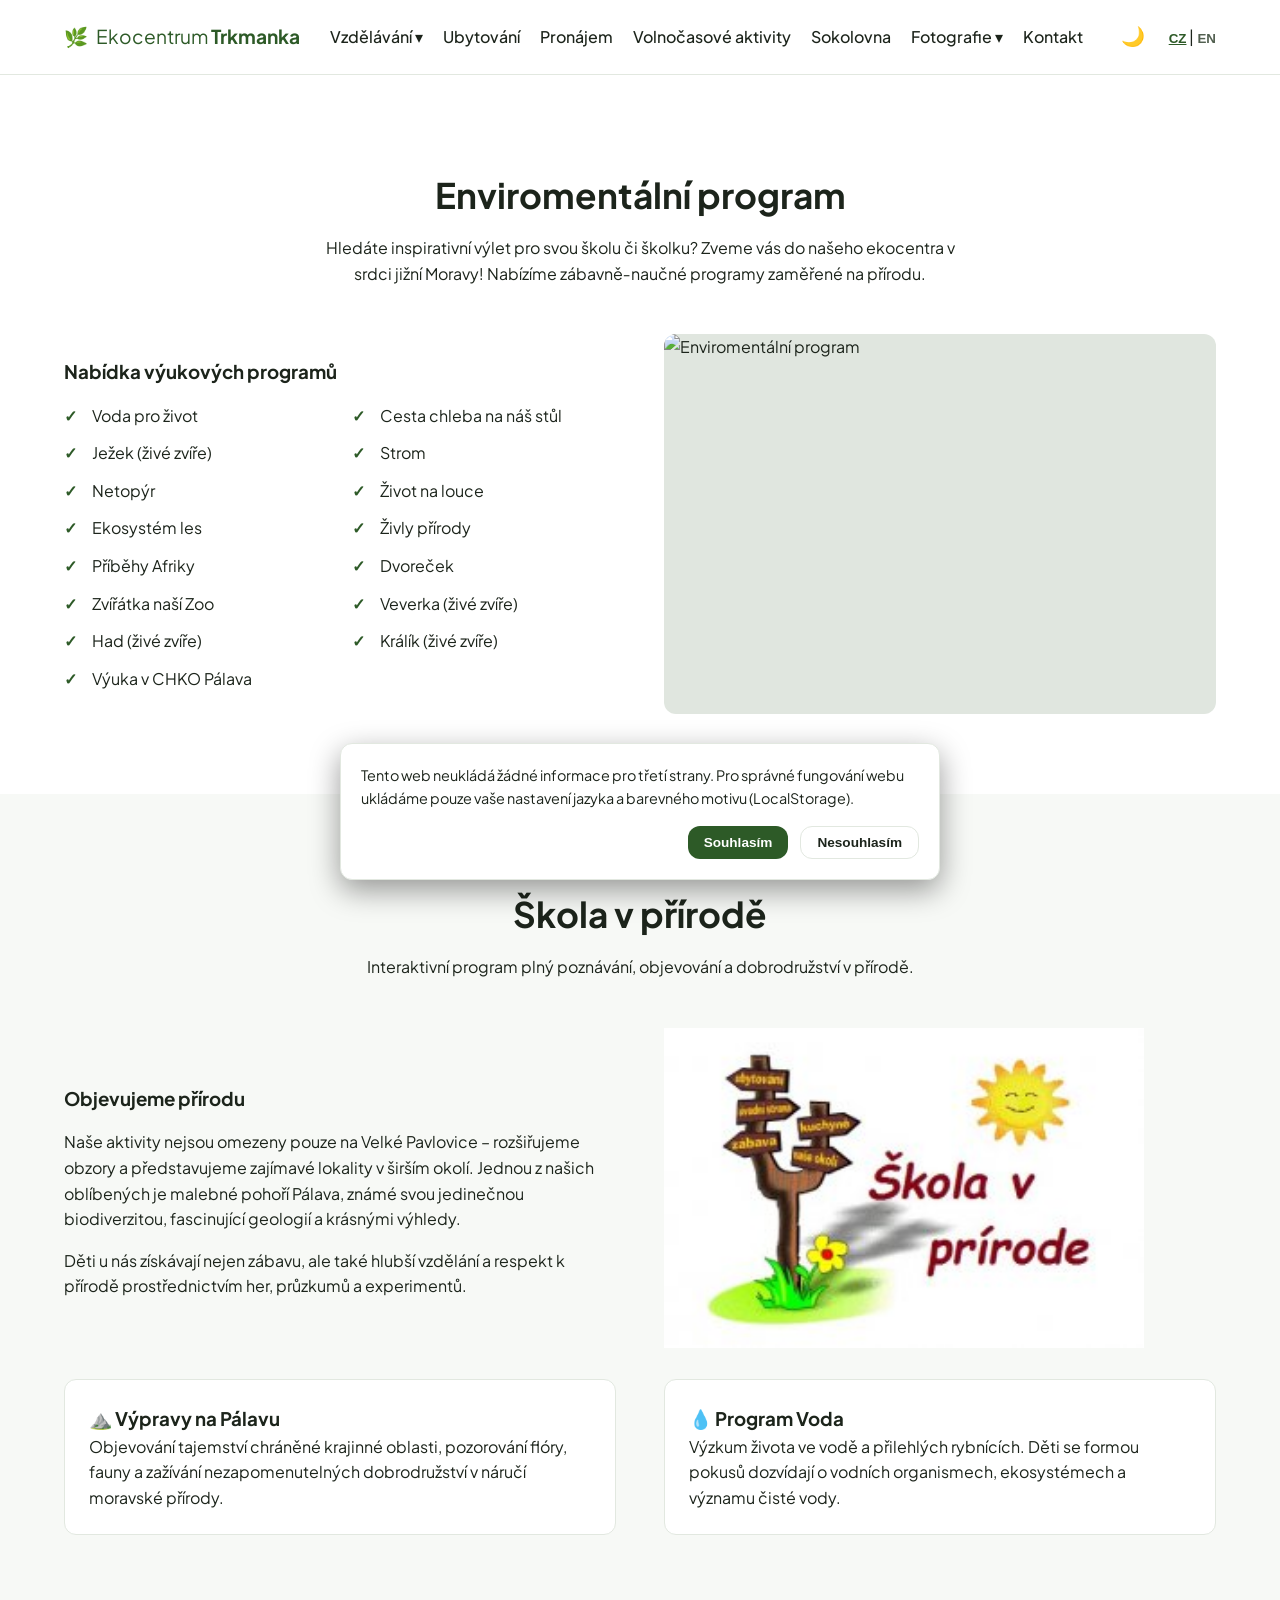
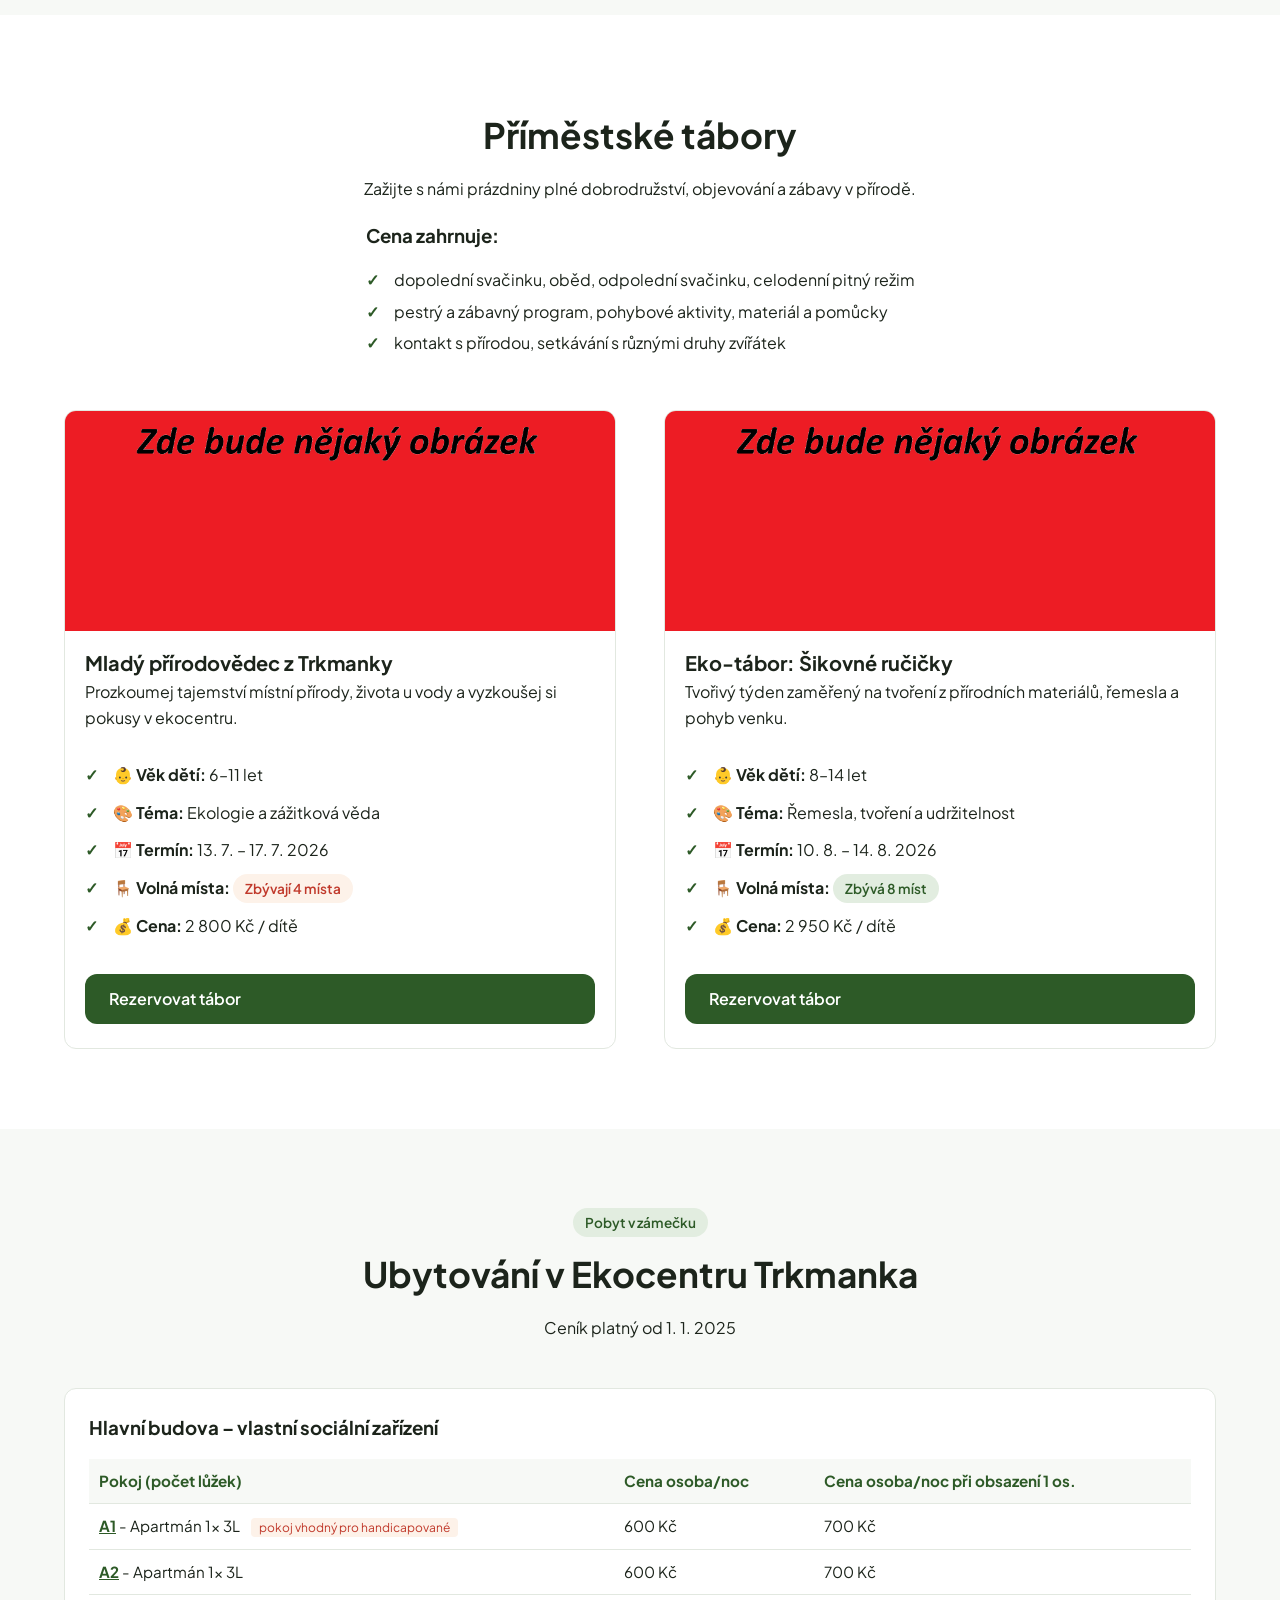
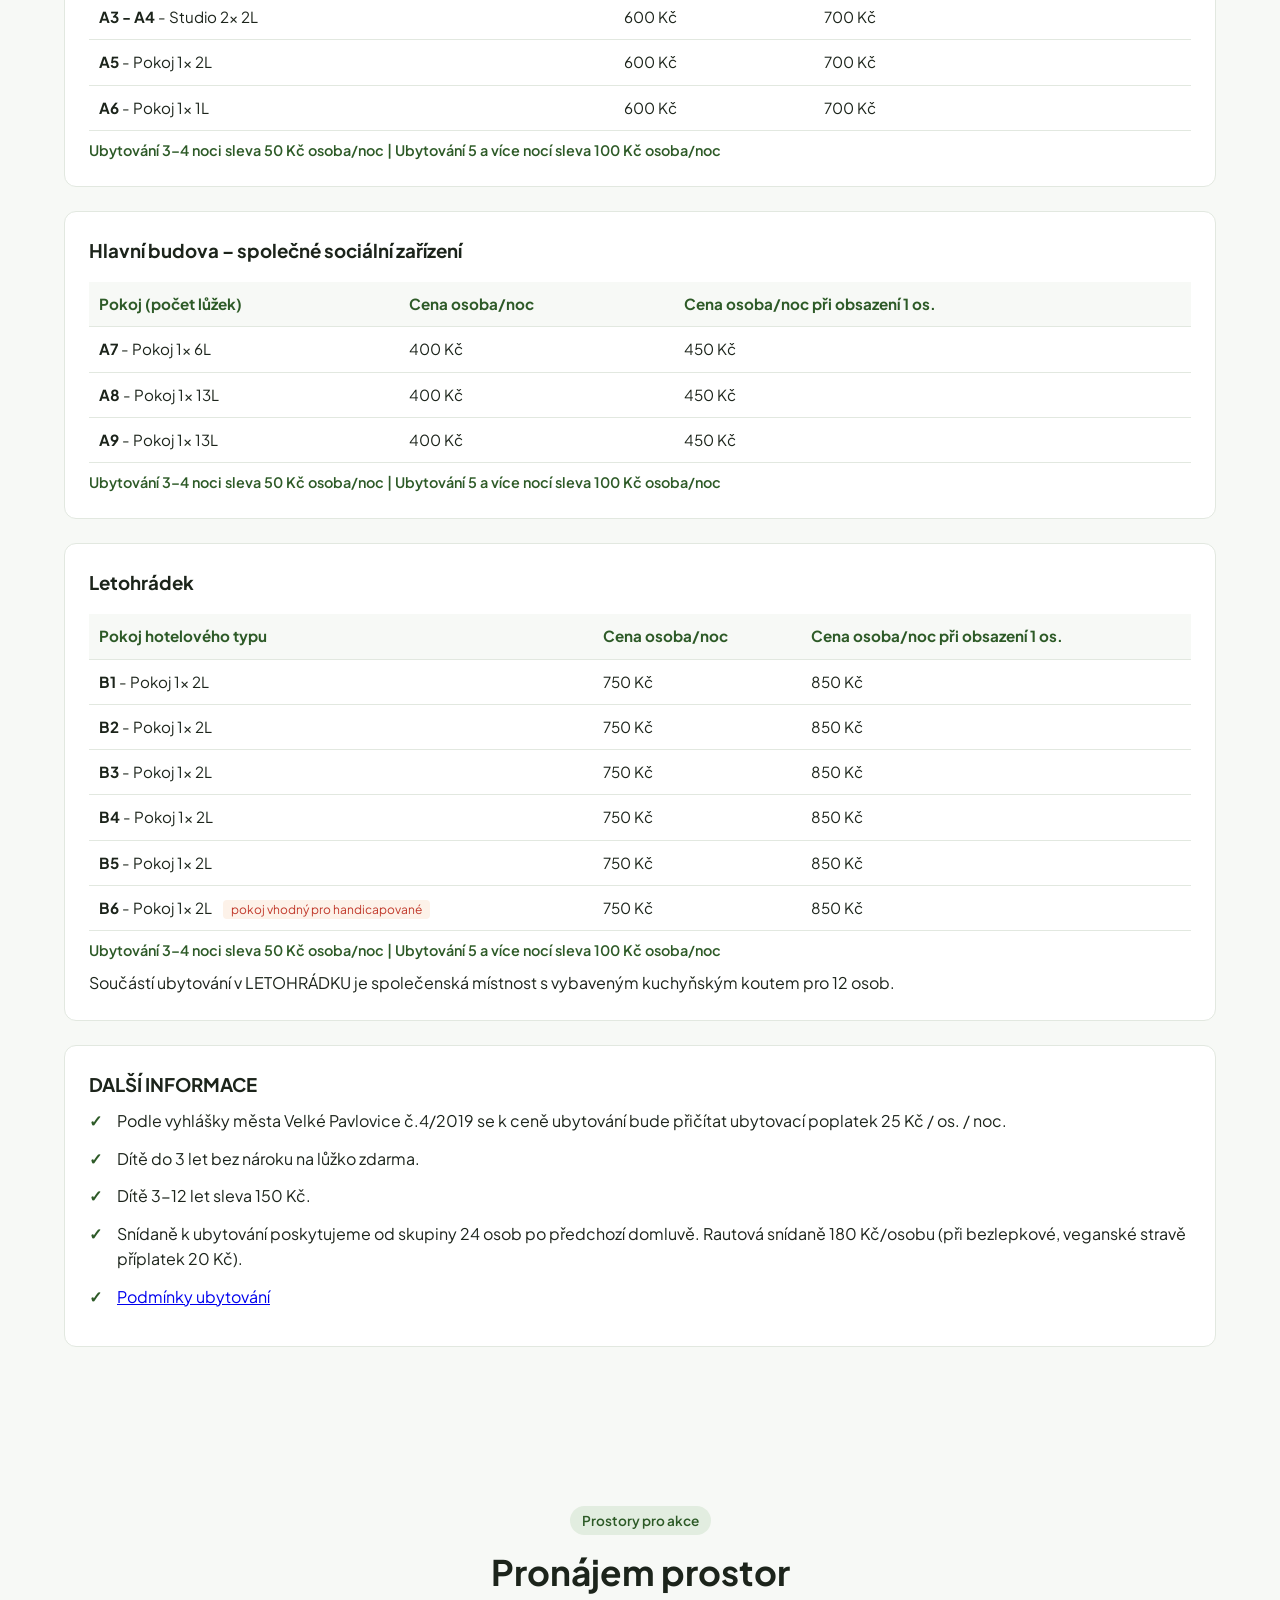
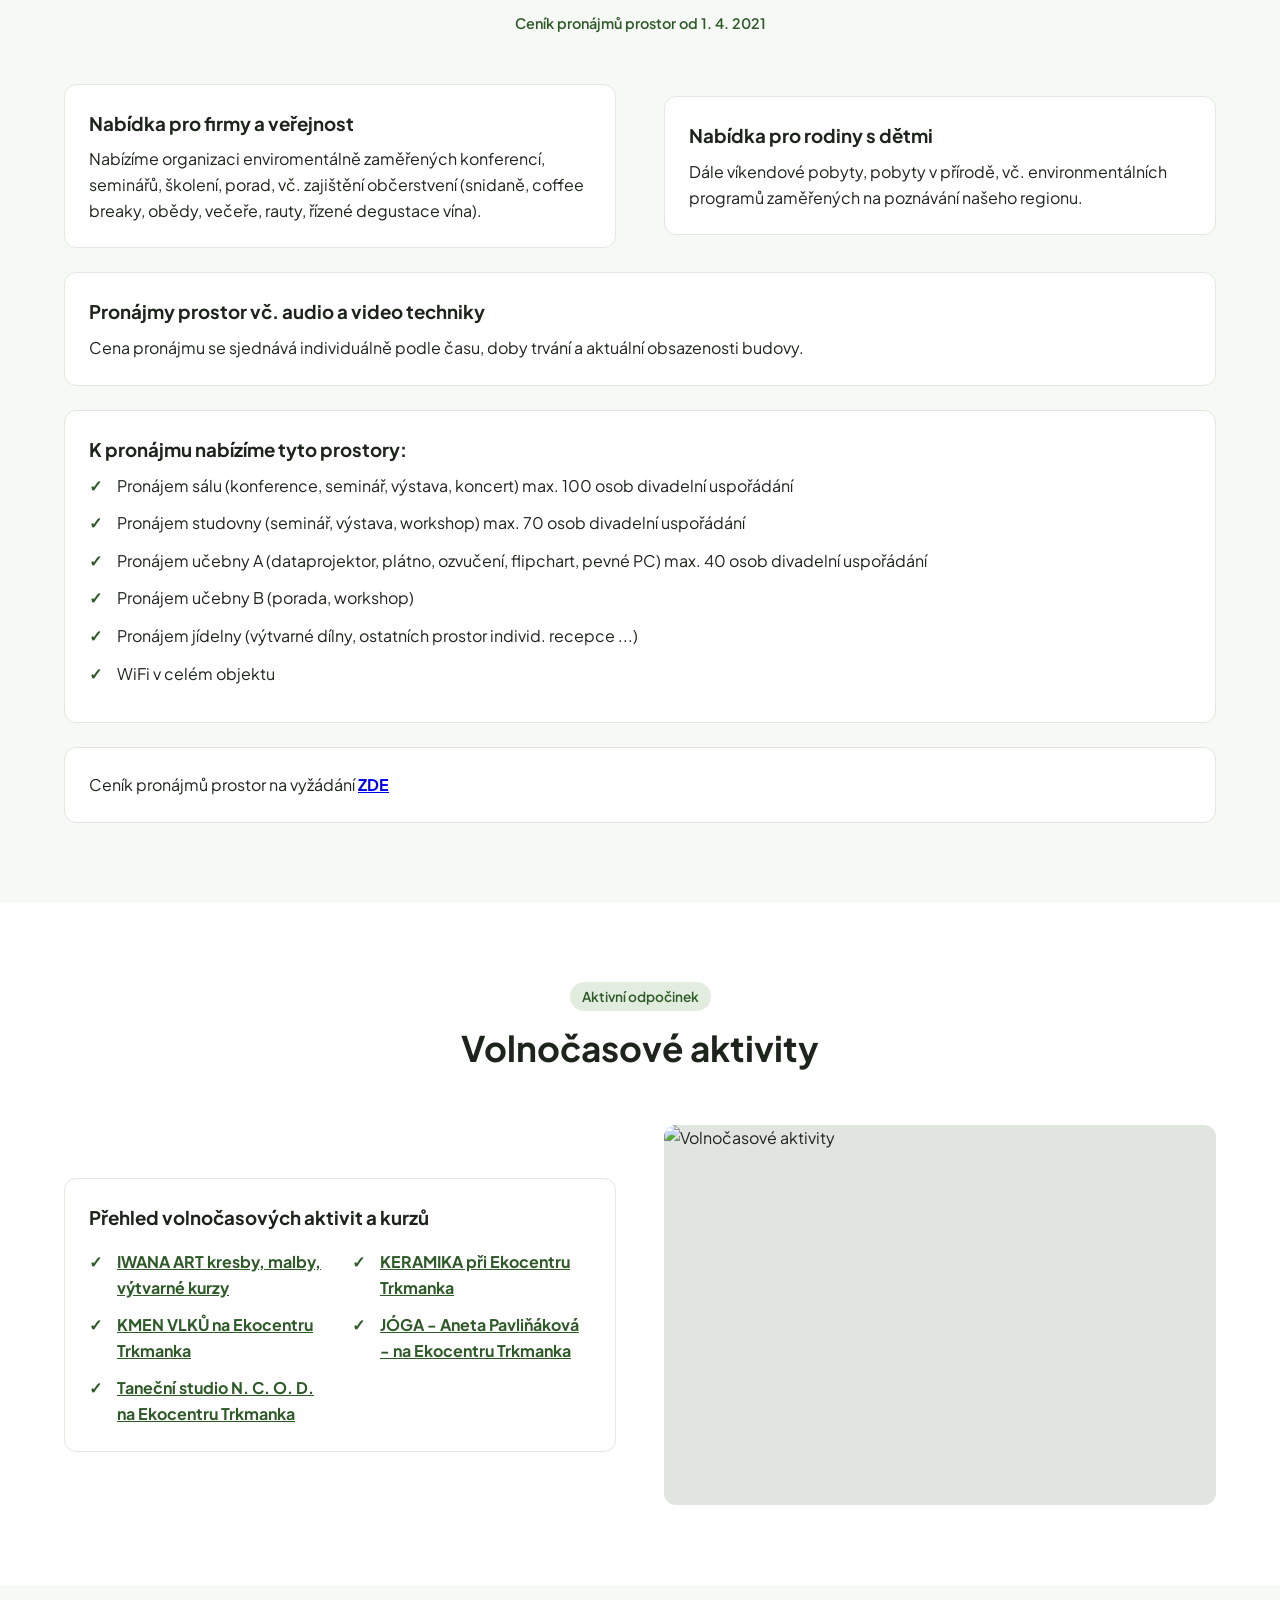
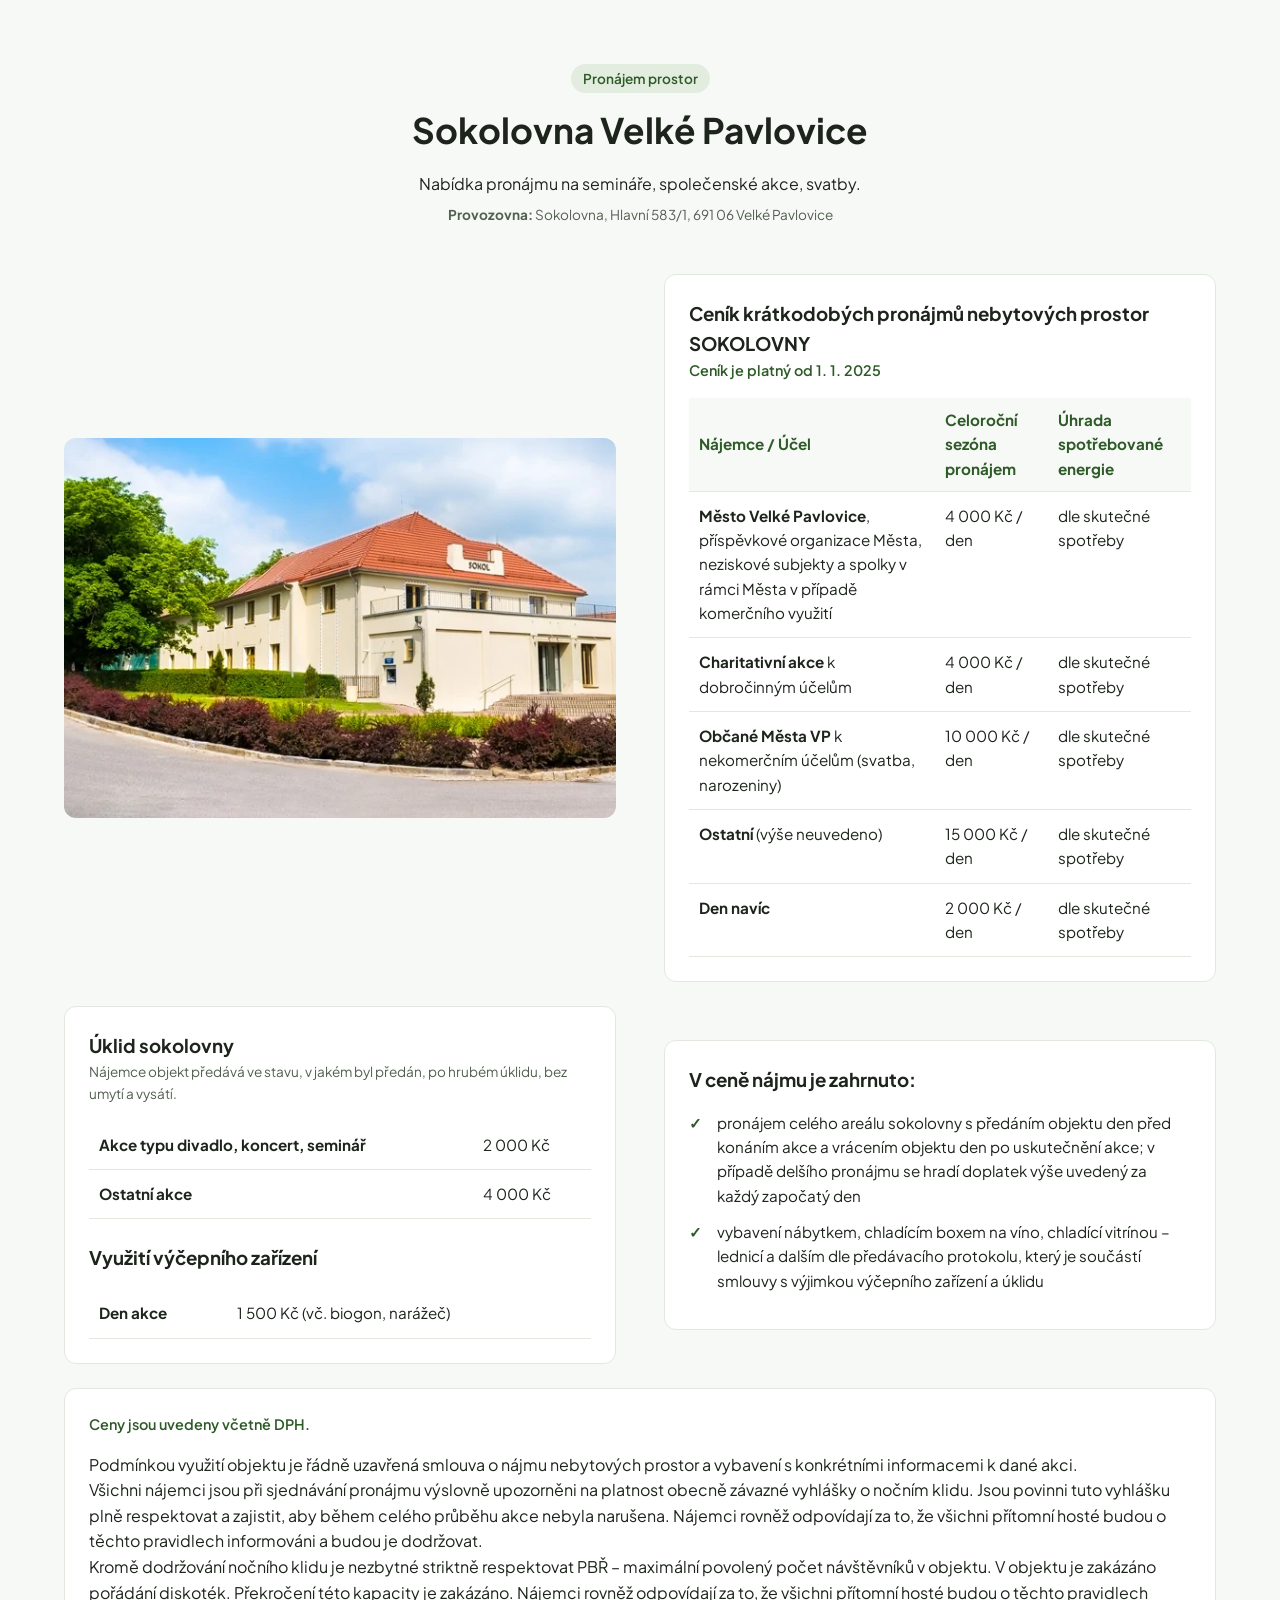
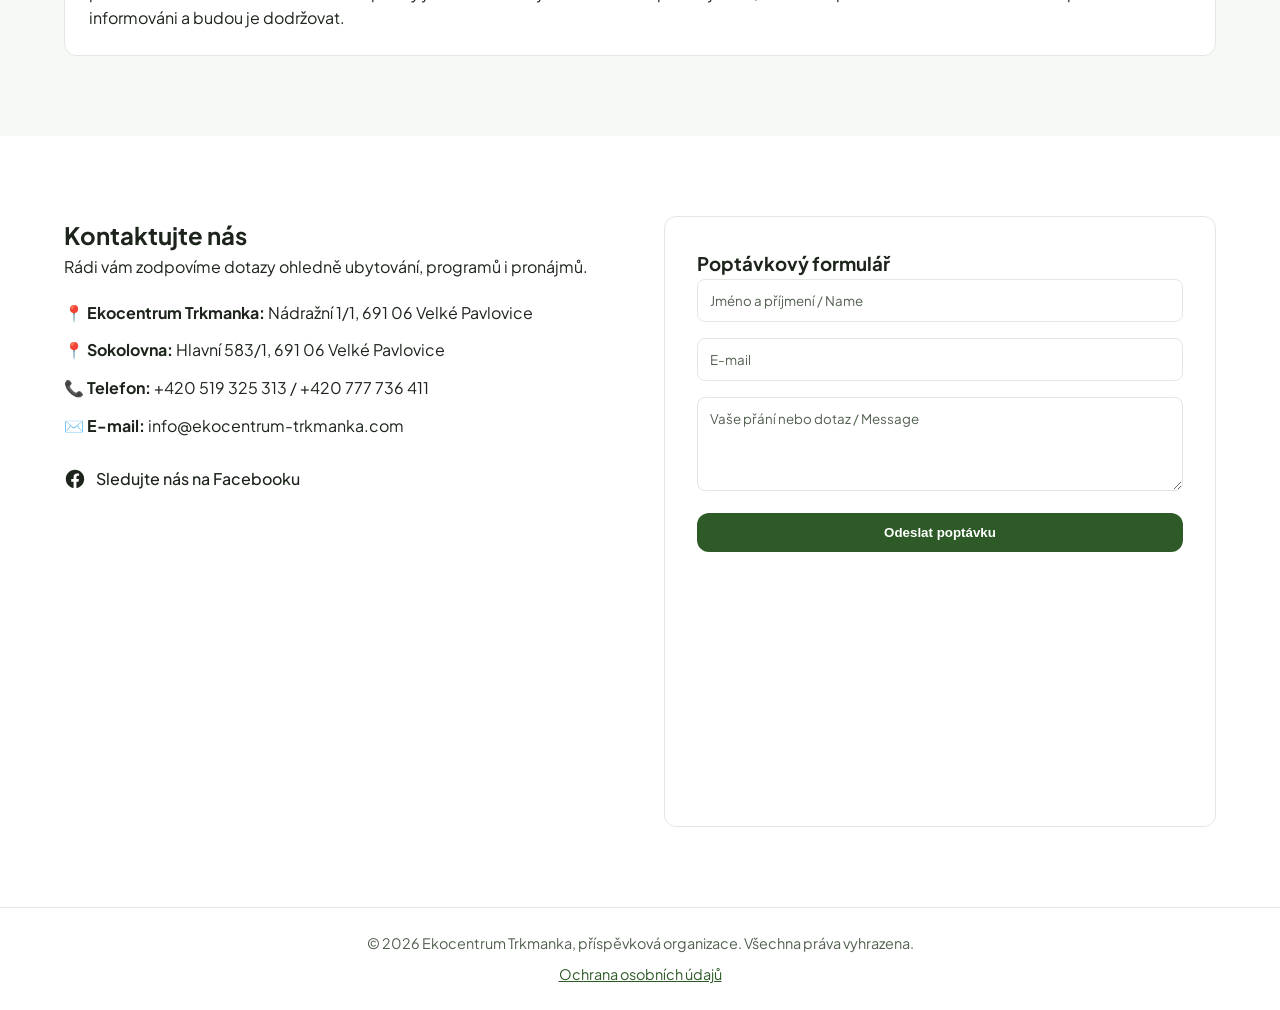
==== index.html @ fd21c323 "first commit" ====
<!DOCTYPE html>
<html lang="cs">
<head>
    <meta charset="UTF-8">
    <meta name="viewport" content="width=device-width, initial-scale=1.0">
    <title>Ekocentrum Trkmanka | Velké Pavlovice</title>
    <link rel="stylesheet" href="style.css">
    <link rel="preconnect" href="https://fonts.googleapis.com">
    <link rel="preconnect" href="https://fonts.gstatic.com" crossorigin>
    <link href="https://fonts.googleapis.com/css2?family=Plus+Jakarta+Sans:wght@400;500;600;700&display=swap" rel="stylesheet">
</head>
<body>

    <!-- NAVIGACE -->
    <header class="navbar">
        <div class="container nav-container">
            <a href="#" class="brand-logo">
                <span class="logo-icon">🌿</span>
                <span class="logo-text">Ekocentrum <strong>Trkmanka</strong></span>
            </a>

            <nav class="nav-menu" id="navMenu">
                <!-- ROZBALOVACÍ MENU - VZDĚLÁVÁNÍ -->
                <div class="dropdown">
                    <a href="#vzdelavani" class="dropdown-toggle" data-cz="Vzdělávání ▾" data-en="Education ▾">Vzdělávání ▾</a>
                    <div class="dropdown-menu">
                        <a href="#enviromentalni-program" data-cz="Enviromentální program" data-en="Environmental Program">Enviromentální program</a>
                        <a href="#skola_v_prirode" data-cz="Škola v přírodě" data-en="Outdoor school trip">Škola v přírodě</a>
                        <a href="#primestske-tabory" data-cz="Příměstský tábor" data-en="Day camp">Příměstský tábor</a>
                    </div>
                </div>
                <a href="#ubytovani" data-cz="Ubytování" data-en="Accommodation">Ubytování</a>
                <a href="#pronajem" data-cz="Pronájem" data-en="Rental">Pronájem</a>
                <a href="#volnocasove-aktivity" data-cz="Volnočasové aktivity" data-en="Leisure Activities">Volnočasové aktivity</a>
                <a href="#sokolovna" data-cz="Sokolovna" data-en="Sokol Hall">Sokolovna</a>
                
                <!-- ROZBALOVACÍ MENU - FOTOGRAFIE -->
                <div class="dropdown">
                    <a href="#fotografie" class="dropdown-toggle" data-cz="Fotografie ▾" data-en="Images ▾">Fotografie ▾</a>
                    <div class="dropdown-menu">
                        <a href="foto_ubytovani.html" data-cz="Ekocentrum" data-en="Eco-center">Ekocentrum</a>
                        <a href="foto_ubytovani.html" data-cz="Ubytování" data-en="Accommodation">Ubytování</a>
                        <a href="foto_ubytovani.html" data-cz="Sokolovna" data-en="Sokol Hall">Sokolovna</a>
                        <a href="foto_ubytovani.html" data-cz="Akce a svatby" data-en="Events & Weddings">Akce a svatby</a>
                    </div>
                </div>

                <a href="#kontakt" data-cz="Kontakt" data-en="Contact">Kontakt</a>
            </nav>

            <div class="nav-actions">
                <button id="themeToggle" class="theme-toggle-btn" title="Přepnout tmavý/světlý režim">🌙</button>
                <div class="lang-switch">
                    <button id="lang-cz" class="lang-btn active">CZ</button>
                    <span class="divider">|</span>
                    <button id="lang-en" class="lang-btn">EN</button>
                </div>
                <button class="menu-toggle" id="menuToggle" aria-label="Menu">
                    <span></span>
                    <span></span>
                </button>
            </div>
        </div>
    </header>

    <!-- SEKCE ENVIROMENTÁLNÍ PROGRAM -->
    <section id="enviromentalni-program" class="section">
        <div class="container">
            <div class="section-header">
                <h2 data-cz="Enviromentální program" data-en="Environmental Program">Enviromentální program</h2>
                <p data-cz="Hledáte inspirativní výlet pro svou školu či školku? Zveme vás do našeho ekocentra v srdci jižní Moravy! Nabízíme zábavně‑naučné programy zaměřené na přírodu." data-en="Looking for an inspiring trip for your school or kindergarten? We invite you to our eco-center in the heart of South Moravia! We offer fun and educational nature programs.">Hledáte inspirativní výlet pro svou školu či školku? Zveme vás do našeho ekocentra v srdci jižní Moravy! Nabízíme zábavně‑naučné programy zaměřené na přírodu.</p>
            </div>

            <div class="grid-2">
                <div class="programs-container">
                    <h3 data-cz="Nabídka výukových programů" data-en="Offer of Educational Programs">Nabídka výukových programů</h3>
                    <ul class="check-list-2col">
                        <li data-cz="Voda pro život" data-en="Water for Life">Voda pro život</li>
                        <li data-cz="Cesta chleba na náš stůl" data-en="The Journey of Bread to Our Table">Cesta chleba na náš stůl</li>
                        <li data-cz="Ježek (živé zvíře)" data-en="Hedgehog (live animal)">Ježek (živé zvíře)</li>
                        <li data-cz="Strom" data-en="The Tree">Strom</li>
                        <li data-cz="Netopýr" data-en="The Bat">Netopýr</li>
                        <li data-cz="Život na louce" data-en="Life in the Meadow">Život na louce</li>
                        <li data-cz="Ekosystém les" data-en="Forest Ecosystem">Ekosystém les</li>
                        <li data-cz="Živly přírody" data-en="Elements of Nature">Živly přírody</li>
                        <li data-cz="Příběhy Afriky" data-en="Stories of Africa">Příběhy Afriky</li>
                        <li data-cz="Dvoreček" data-en="The Farmyard">Dvoreček</li>
                        <li data-cz="Zvířátka naší Zoo" data-en="Animals of Our Zoo">Zvířátka naší Zoo</li>
                        <li data-cz="Veverka (živé zvíře)" data-en="Squirrel (live animal)">Veverka (živé zvíře)</li>
                        <li data-cz="Had (živé zvíře)" data-en="Snake (live animal)">Had (živé zvíře)</li>
                        <li data-cz="Králík (živé zvíře)" data-en="Rabbit (live animal)">Králík (živé zvíře)</li>
                        <li data-cz="Výuka v CHKO Pálava" data-en="Education in the Pálava PLA">Výuka v CHKO Pálava</li>
                    </ul>
                </div>
                <div class="image-box">
                    <img src="https://images.unsplash.com/photo-1542601906990-b4d3fb778b09?auto=format&fit=crop&w=1200&q=80" alt="Enviromentální program" class="img-placeholder">
                </div>
            </div>
        </div>
    </section>

    <!-- ŠKOLA V PŘÍRODĚ -->
    <section id="skola_v_prirode" class="section bg-light">
        <div class="container">
            <div class="section-header">
                <h2 data-cz="Škola v přírodě" data-en="Outdoor School Trip">Škola v přírodě</h2>
                <p data-cz="Interaktivní program plný poznávání, objevování a dobrodružství v přírodě." data-en="An interactive program full of exploration, discovery, and outdoor adventures.">Interaktivní program plný poznávání, objevování a dobrodružství v přírodě.</p>
            </div>

            <div class="grid-2 mb-4">
                <div>
                    <h3 class="mb-3" data-cz="Objevujeme přírodu" data-en="Discovering Nature">Objevujeme přírodu</h3>
                    <p class="mb-3" data-cz="Naše aktivity nejsou omezeny pouze na Velké Pavlovice – rozšiřujeme obzory a představujeme zajímavé lokality v širším okolí. Jednou z našich oblíbených je malebné pohoří Pálava, známé svou jedinečnou biodiverzitou, fascinující geologií a krásnými výhledy." data-en="Our activities are not limited to Velké Pavlovice – we broaden horizons and introduce interesting locations in the wider surroundings. One of our favorites is the picturesque Pálava hills, known for unique biodiversity, fascinating geology, and beautiful views.">
                        Naše aktivity nejsou omezeny pouze na Velké Pavlovice – rozšiřujeme obzory a představujeme zajímavé lokality v širším okolí. Jednou z našich oblíbených je malebné pohoří Pálava, známé svou jedinečnou biodiverzitou, fascinující geologií a krásnými výhledy.
                    </p>
                    <p data-cz="Děti u nás získávají nejen zábavu, ale také hlubší vzdělání a respekt k přírodě prostřednictvím her, průzkumů a experimentů." data-en="Children gain not only fun, but also deeper education and respect for nature through games, research, and experiments.">
                        Děti u nás získávají nejen zábavu, ale také hlubší vzdělání a respekt k přírodě prostřednictvím her, průzkumů a experimentů.
                    </p>
                </div>
                <div>
                    <img src="images/skola_v_prirode.png" alt="Univerzální foto" class="img-placeholter" style="height: 320px;">
                </div>
            </div>

            <div class="grid-2">
                <div class="card-content">
                    <h3 class="mb-2" data-cz="⛰️ Výpravy na Pálavu" data-en="⛰️ Trips to Pálava">⛰️ Výpravy na Pálavu</h3>
                    <p data-cz="Objevování tajemství chráněné krajinné oblasti, pozorování flóry, fauny a zažívání nezapomenutelných dobrodružství v náručí moravské přírody." data-en="Discovering the secrets of the protected landscape area, observing flora, fauna, and experiencing unforgettable adventures in Moravian nature.">
                        Objevování tajemství chráněné krajinné oblasti, pozorování flóry, fauny a zažívání nezapomenutelných dobrodružství v náručí moravské přírody.
                    </p>
                </div>
                <div class="card-content">
                    <h3 class="mb-2" data-cz="💧 Program Voda" data-en="💧 Water Program">💧 Program Voda</h3>
                    <p data-cz="Výzkum života ve vodě a přilehlých rybnících. Děti se formou pokusů dozvídají o vodních organismech, ekosystémech a významu čisté vody." data-en="Research of life in water and adjacent ponds. Through experiments, children learn about water organisms, ecosystems, and the importance of clean water.">
                        Výzkum života ve vodě a přilehlých rybnících. Děti se formou pokusů dozvídají o vodních organismech, ekosystémech a významu čisté vody.
                    </p>
                </div>
            </div>
        </div>
    </section>

    <!-- PŘÍMĚSTSKÉ TÁBORY -->
    <section id="primestske-tabory" class="section">
        <div class="container">
            <div class="section-header">
                <h2 data-cz="Příměstské tábory" data-en="Day Camps">Příměstské tábory</h2>
                <p data-cz="Zažijte s námi prázdniny plné dobrodružství, objevování a zábavy v přírodě." data-en="Experience holidays full of adventure, discovery, and fun in nature with us.">Zažijte s námi prázdniny plné dobrodružství, objevování a zábavy v přírodě.</p>
                
                <div class="price-includes mt-4">
                    <h3 class="h5 mb-2" data-cz="Cena zahrnuje:" data-en="Price includes:">Cena zahrnuje:</h3>
                    <ul class="check-list price-list">
                        <li data-cz="dopolední svačinku, oběd, odpolední svačinku, celodenní pitný režim" data-en="morning snack, lunch, afternoon snack, all-day drinking regime">🍽️ dopolední svačinku, oběd, odpolední svačinku, celodenní pitný režim</li>
                        <li data-cz="pestrý a zábavný program, pohybové aktivity, materiál a pomůcky" data-en="varied and fun program, physical activities, materials and supplies">🎨 pestrý a zábavný program, pohybové aktivity, materiál a pomůcky</li>
                        <li data-cz="kontakt s přírodou, setkávání s různými druhy zvířátek" data-en="contact with nature, meeting various kinds of animals">🦊 kontakt s přírodou, setkávání s různými druhy zvířátek</li>
                    </ul>
                </div>
            </div>

            <div class="grid-2">
                <!-- MLADÝ PŘÍRODOVĚDEC Z TRKMANKY -->
                <div class="feature-card">
                    <div class="card-img-wrapper">
                        <img src="images/univerzalni_fotka.png" alt="Mladý přírodovědec z Trkmanky" class="card-img">
                    </div>
                    <h3 class="mb-2" data-cz="Mladý přírodovědec z Trkmanky" data-en="Young Naturalist of Trkmanka">Mladý přírodovědec z Trkmanky</h3>
                    <p class="mb-3 px-3" data-cz="Prozkoumej tajemství místní přírody, života u vody a vyzkoušej si pokusy v ekocentru." data-en="Explore the secrets of local nature, aquatic life, and try out experiments in the eco-center.">
                        Prozkoumej tajemství místní přírody, života u vody a vyzkoušej si pokusy v ekocentru.
                    </p>
                    <ul class="check-list px-3 mb-4 camp-list">
                        <li>👶 <strong data-cz="Věk dětí:" data-en="Age:">Věk dětí:</strong> 6–11 let</li>
                        <li>🎨 <strong data-cz="Téma:" data-en="Theme:">Téma:</strong> Ekologie a zážitková věda</li>
                        <li>📅 <strong data-cz="Termín:" data-en="Date:">Termín:</strong> 13. 7. – 17. 7. 2026</li>
                        <li>🪑 <strong data-cz="Volná místa:" data-en="Available spots:">Volná místa:</strong> 
                                <span class="badge badge-warning" data-cz="Zbývají 4 místa" data-en="4 spots left">Zbývají 4 místa</span></li>
                        <li>💰 <strong data-cz="Cena:" data-en="Price:">Cena:</strong> 2 800 Kč / dítě</li>
                    </ul>
                    <div class="card-btn-wrapper">
                        <a href="#kontakt" class="btn btn-primary w-100" data-cz="Rezervovat tábor" data-en="Book Camp">Rezervovat tábor</a>
                    </div>
                </div>

                <!-- EKO-TABOR: ŠIKOVNÉ RUČIČKY -->
                <div class="feature-card">
                    <div class="card-img-wrapper">
                        <img src="images/univerzalni_fotka.png" alt="Univerzální foto" class="card-img">
                    </div>
                    <h3 class="mb-2" data-cz="Eko-tábor: Šikovné ručičky" data-en="Eco-Camp: Crafty Hands">Eko-tábor: Šikovné ručičky</h3>
                    <p class="mb-3 px-3" data-cz="Tvořivý týden zaměřený na tvoření z přírodních materiálů, řemesla a pohyb venku." data-en="Creative week focused on crafting with natural materials, traditional crafts, and outdoor activities.">
                        Tvořivý týden zaměřený na tvoření z přírodních materiálů, řemesla a pohyb venku.
                    </p>
                    <ul class="check-list px-3 mb-4 camp-list">
                        <li>👶 <strong data-cz="Věk dětí:" data-en="Age:">Věk dětí:</strong> 8–14 let</li>
                        <li>🎨 <strong data-cz="Téma:" data-en="Theme:">Téma:</strong> Řemesla, tvoření a udržitelnost</li>
                        <li>📅 <strong data-cz="Termín:" data-en="Date:">Termín:</strong> 10. 8. – 14. 8. 2026</li>
                        <li>🪑 <strong data-cz="Volná místa:" data-en="Available spots:">Volná místa:</strong> 
                                <span class="badge badge-success" data-cz="Zbývá 8 míst" data-en="8 spots left">Zbývá 8 míst</span></li>
                        <li>💰 <strong data-cz="Cena:" data-en="Price:">Cena:</strong> 2 950 Kč / dítě</li>
                    </ul>
                    <div class="card-btn-wrapper">
                        <a href="#kontakt" class="btn btn-primary w-100" data-cz="Rezervovat tábor" data-en="Book Camp">Rezervovat tábor</a>
                    </div>
                </div>
            </div>
        </div>
    </section>

    <!-- SEKCE UBYTOVÁNÍ -->
    <section id="ubytovani" class="section bg-light">
        <div class="container">
            <div class="section-header">
                <span class="badge" data-cz="Pobyt v zámečku" data-en="Château Stay">Pobyt v zámečku</span>
                <h2 data-cz="Ubytování v Ekocentru Trkmanka" data-en="Accommodation at Ekocentrum Trkmanka">Ubytování v Ekocentru Trkmanka</h2>
                <p data-cz="Ceník platný od 1. 1. 2025" data-en="Price list valid from Jan 1, 2025">Ceník platný od 1. 1. 2025</p>
            </div>

            <!-- 1. HLAVNÍ BUDOVA - VLASTNÍ SOCIÁLNÍ ZAŘÍZENÍ -->
            <div class="price-box mb-4">
                <h3 data-cz="Hlavní budova – vlastní sociální zařízení" data-en="Main Building – Private Bathroom">Hlavní budova – vlastní sociální zařízení</h3>
                <table class="price-table">
                    <thead>
                        <tr>
                            <th data-cz="Pokoj (počet lůžek)" data-en="Room (beds)">Pokoj (počet lůžek)</th>
                            <th data-cz="Cena osoba/noc" data-en="Price person/night">Cena osoba/noc</th>
                            <th data-cz="Cena osoba/noc při obsazení 1 os." data-en="Price for single occupancy">Cena osoba/noc (1 osoba)</th>
                        </tr>
                    </thead>
                    <tbody>
                        <tr>
                            <td>
                                <strong>
                                    <a href="#" class="room-link" onclick="openGallery('A1', ['1A-3L_001.webp', '1A-3L_002.webp', '1A-3L_003.webp', '1A-3L_koupelna001.webp', '1A-3L_koupelna002.webp']); return false;">A1</a>
                                </strong> - <span data-cz="Apartmán 1x 3L" data-en="Apartment 1x 3-bed">Apartmán 1x 3L</span> 
                                <span class="badge-sm" data-cz="pokoj vhodný pro handicapované" data-en="accessible room">pokoj vhodný pro handicapované</span>
                            </td>
                            <td>600 Kč</td>
                            <td>700 Kč</td>
                        </tr>
                        <tr>
                            <td>
                                <strong>
                                    <a href="#" class="room-link" onclick="openGallery('A2', ['2A-2L_001.jpg', '2A-2L_002.jpg', '2A-2L_003.jpg', '2A-2L_koupelna001.jpg', '2A-2L_koupelna002.jpg']); return false;">A2</a>
                                </strong> - <span data-cz="Apartmán 1x 3L" data-en="Apartment 1x 3-bed">Apartmán 1x 3L</span>
                            </td>
                            <td>600 Kč</td>
                            <td>700 Kč</td>
                        </tr>
                        <tr>
                            <td><strong>A3 - A4</strong> - <span data-cz="Studio 2x 2L" data-en="Studio 2x 2-bed">Studio 2x 2L</span></td>
                            <td>600 Kč</td>
                            <td>700 Kč</td>
                        </tr>
                        <tr>
                            <td><strong>A5</strong> - <span data-cz="Pokoj 1x 2L" data-en="Room 1x 2-bed">Pokoj 1x 2L</span></td>
                            <td>600 Kč</td>
                            <td>700 Kč</td>
                        </tr>
                        <tr>
                            <td><strong>A6</strong> - <span data-cz="Pokoj 1x 1L" data-en="Room 1x 1-bed">Pokoj 1x 1L</span></td>
                            <td>600 Kč</td>
                            <td>700 Kč</td>
                        </tr>
                    </tbody>
                </table>
                <p class="discount-note mt-2" data-cz="Ubytování 3–4 noci sleva 50 Kč osoba/noc | Ubytování 5 a více nocí sleva 100 Kč osoba/noc" data-en="3–4 nights stay: 50 CZK discount/person/night | 5+ nights stay: 100 CZK discount/person/night">
                    Ubytování 3–4 noci sleva 50 Kč osoba/noc <br>
                    Ubytování 5 a více nocí sleva 100 Kč osoba/noc
                </p>
            </div>

            <!-- 2. HLAVNÍ BUDOVA - SPOLEČNÉ SOCIÁLNÍ ZAŘÍZENÍ -->
            <div class="price-box mb-4">
                <h3 data-cz="Hlavní budova – společné sociální zařízení" data-en="Main Building – Shared Bathroom">Hlavní budova – společné sociální zařízení</h3>
                <table class="price-table">
                    <thead>
                        <tr>
                            <th data-cz="Pokoj (počet lůžek)" data-en="Room (beds)">Pokoj (počet lůžek)</th>
                            <th data-cz="Cena osoba/noc" data-en="Price person/night">Cena osoba/noc</th>
                            <th data-cz="Cena osoba/noc při obsazení 1 os." data-en="Price for single occupancy">Cena osoba/noc (1 osoba)</th>
                        </tr>
                    </thead>
                    <tbody>
                        <tr>
                            <td><strong>A7</strong> - <span data-cz="Pokoj 1x 6L" data-en="Room 1x 6-bed">Pokoj 1x 6L</span></td>
                            <td>400 Kč</td>
                            <td>450 Kč</td>
                        </tr>
                        <tr>
                            <td><strong>A8</strong> - <span data-cz="Pokoj 1x 13L" data-en="Room 1x 13-bed">Pokoj 1x 13L</span></td>
                            <td>400 Kč</td>
                            <td>450 Kč</td>
                        </tr>
                        <tr>
                            <td><strong>A9</strong> - <span data-cz="Pokoj 1x 13L" data-en="Room 1x 13-bed">Pokoj 1x 13L</span></td>
                            <td>400 Kč</td>
                            <td>450 Kč</td>
                        </tr>
                    </tbody>
                </table>
                <p class="discount-note mt-2" data-cz="Ubytování 3–4 noci sleva 50 Kč osoba/noc | Ubytování 5 a více nocí sleva 100 Kč osoba/noc" data-en="3–4 nights stay: 50 CZK discount/person/night | 5+ nights stay: 100 CZK discount/person/night">
                    Ubytování 3–4 noci sleva 50 Kč osoba/noc <br>
                    Ubytování 5 a více nocí sleva 100 Kč osoba/noc
                </p>
            </div>

            <!-- 3. LETOHRÁDEK -->
            <div class="price-box mb-4">
                <h3 data-cz="Letohrádek" data-en="Summer House (Letohrádek)">Letohrádek</h3>
                <table class="price-table">
                    <thead>
                        <tr>
                            <th data-cz="Pokoj hotelového typu" data-en="Hotel type room">Pokoj hotelového typu</th>
                            <th data-cz="Cena osoba/noc" data-en="Price person/night">Cena osoba/noc</th>
                            <th data-cz="Cena osoba/noc při obsazení 1 os." data-en="Price for single occupancy">Cena osoba/noc (1 osoba)</th>
                        </tr>
                    </thead>
                    <tbody>
                        <tr>
                            <td><strong>B1</strong> - <span data-cz="Pokoj 1x 2L" data-en="Room 1x 2-bed">Pokoj 1x 2L</span></td>
                            <td>750 Kč</td>
                            <td>850 Kč</td>
                        </tr>
                        <tr>
                            <td><strong>B2</strong> - <span data-cz="Pokoj 1x 2L" data-en="Room 1x 2-bed">Pokoj 1x 2L</span></td>
                            <td>750 Kč</td>
                            <td>850 Kč</td>
                        </tr>
                        <tr>
                            <td><strong>B3</strong> - <span data-cz="Pokoj 1x 2L" data-en="Room 1x 2-bed">Pokoj 1x 2L</span></td>
                            <td>750 Kč</td>
                            <td>850 Kč</td>
                        </tr>
                        <tr>
                            <td><strong>B4</strong> - <span data-cz="Pokoj 1x 2L" data-en="Room 1x 2-bed">Pokoj 1x 2L</span></td>
                            <td>750 Kč</td>
                            <td>850 Kč</td>
                        </tr>
                        <tr>
                            <td><strong>B5</strong> - <span data-cz="Pokoj 1x 2L" data-en="Room 1x 2-bed">Pokoj 1x 2L</span></td>
                            <td>750 Kč</td>
                            <td>850 Kč</td>
                        </tr>
                        <tr>
                            <td>
                                <strong>B6</strong> - <span data-cz="Pokoj 1x 2L" data-en="Room 1x 2-bed">Pokoj 1x 2L</span> 
                                <span class="badge-sm" data-cz="pokoj vhodný pro handicapované" data-en="accessible room">pokoj vhodný pro handicapované</span>
                            </td>
                            <td>750 Kč</td>
                            <td>850 Kč</td>
                        </tr>
                    </tbody>
                </table>
                <p class="discount-note mt-2" data-cz="Ubytování 3–4 noci sleva 50 Kč osoba/noc | Ubytování 5 a více nocí sleva 100 Kč osoba/noc" data-en="3–4 nights stay: 50 CZK discount/person/night | 5+ nights stay: 100 CZK discount/person/night">
                    Ubytování 3–4 noci sleva 50 Kč osoba/noc <br>
                    Ubytování 5 a více nocí sleva 100 Kč osoba/noc
                </p>
                <p class="mt-2" data-cz="Součástí ubytování v LETOHRÁDKU je společenská místnost s vybaveným kuchyňským koutem pro 12 osob." data-en="Letohrádek includes a common room with a fully equipped kitchenette for 12 people.">
                    <em>Součástí ubytování v LETOHRÁDKU je společenská místnost s vybaveným kuchyňským koutem pro 12 osob.</em>
                </p>
            </div>

            <!-- 4. DALŠÍ INFORMACE -->
            <div class="card-content border-top pt-4">
                <h3 data-cz="DALŠÍ INFORMACE" data-en="FURTHER INFORMATION">DALŠÍ INFORMACE</h3>
                <ul class="check-list mt-2">
                    <li data-cz="Podle vyhlášky města Velké Pavlovice č.4/2019 se k ceně ubytování bude přičítat ubytovací poplatek 25 Kč / os. / noc." data-en="According to decree No. 4/2019, a local stay fee of 25 CZK / person / night is added.">
                        Podle vyhlášky města Velké Pavlovice č.4/2019 se k ceně ubytování bude přičítat ubytovací poplatek 25 Kč / os. / noc[cite: 5].
                    </li>
                    <li data-cz="Dítě do 3 let bez nároku na lůžko zdarma." data-en="Children under 3 without bed free of charge.">
                        Dítě do 3 let bez nároku na lůžko zdarma.
                    </li>
                    <li data-cz="Dítě 3-12 let sleva 150 Kč." data-en="Children 3-12 years discount 150 CZK.">
                        Dítě 3-12 let sleva 150 Kč.
                    </li>
                    <li data-cz="Snídaně k ubytování poskytujeme od skupiny 24 osob po předchozí domluvě. Rautová snídaně 180 Kč/osobu (při bezlepkové, veganské stravě příplatek 20 Kč)." data-en="We provide breakfast for groups of 24 or more people upon prior arrangement. Buffet breakfast: 180 CZK per person (a 20 CZK surcharge applies for gluten-free or vegan options).">
                        Snídaně k ubytování poskytujeme od skupiny 24 osob po předchozí domluvě. Rautová snídaně 180 Kč/osobu (při bezlepkové, veganské stravě příplatek 20 Kč)
                    </li>
                    <li>
                        <a href="podminky_ubytovani.html" target="_blank" rel="noopener noreferrer" data-cz="Podmínky ubytování" data-en="Accommodation Policy">Podmínky ubytování</a>
                    </li>
                </ul>
            </div>
        </div>
    </section>

    <!-- SEKCE PRONÁJEM PROSTOR -->
    <section id="pronajem" class="section bg-light">
        <div class="container">
            <div class="section-header">
                <span class="badge" data-cz="Prostory pro akce" data-en="Event Spaces">Prostory pro akce</span>
                <h2 data-cz="Pronájem prostor" data-en="Space Rental">Pronájem prostor</h2>
                <p class="discount-note mt-2" data-cz="Ceník pronájmů prostor od 1. 4. 2021" data-en="Space rental price list from Apr 1, 2021">Ceník pronájmů prostor od 1. 4. 2021</p>
            </div>

            <div class="grid-2 mb-4">
                <div class="price-box">
                    <h3 data-cz="Nabídka pro firmy a veřejnost" data-en="Offer for Companies and Public">Nabídka pro firmy a veřejnost</h3>
                    <p class="mt-2" data-cz="Nabízíme organizaci enviromentálně zaměřených konferencí, seminářů, školení, porad, vč. zajištění občerstvení (snidaně, coffee breaky, obědy, večeře, rauty, řízené degustace vína)." data-en="We offer organization of environmentally focused conferences, seminars, training sessions, meetings, incl. catering (breakfast, coffee breaks, lunches, dinners, banquets, guided wine tastings).">
                        Nabízíme organizaci enviromentálně zaměřených konferencí, seminářů, školení, porad, vč. zajištění občerstvení (snidaně, coffee breaky, obědy, večeře, rauty, řízené degustace vína).
                    </p>
                </div>

                <div class="price-box">
                    <h3 data-cz="Nabídka pro rodiny s dětmi" data-en="Offer for Families with Children">Nabídka pro rodiny s dětmi</h3>
                    <p class="mt-2" data-cz="Dále víkendové pobyty, pobyty v přírodě, vč. environmentálních programů zaměřených na poznávání našeho regionu." data-en="Furthermore, weekend stays, nature stays, incl. environmental programs focused on exploring our region.">
                        Dále víkendové pobyty, pobyty v přírodě, vč. environmentálních programů zaměřených na poznávání našeho regionu.
                    </p>
                </div>
            </div>

            <div class="price-box mb-4">
                <h3 data-cz="Pronájmy prostor vč. audio a video techniky" data-en="Space Rentals incl. Audio and Video Equipment">Pronájmy prostor vč. audio a video techniky</h3>
                <p class="mt-2" data-cz="Cena pronájmu se sjednává individuálně podle času, doby trvání a aktuální obsazenosti budovy." data-en="The rental price is negotiated individually according to time, duration, and current building occupancy.">
                    Cena pronájmu se sjednává individuálně podle času, doby trvání a aktuální obsazenosti budovy.
                </p>
            </div>

            <div class="price-box mb-4">
                <h3 data-cz="K pronájmu nabízíme tyto prostory:" data-en="We offer the following spaces for rent:">K pronájmu nabízíme tyto prostory:</h3>
                <ul class="check-list mt-2">
                    <li data-cz="Pronájem sálu (konference, seminář, výstava, koncert) max. 100 osob divadelní uspořádání" data-en="Hall rental (conference, seminar, exhibition, concert) max. 100 people theater seating">
                        Pronájem sálu (konference, seminář, výstava, koncert) max. 100 osob divadelní uspořádání
                    </li>
                    <li data-cz="Pronájem studovny (seminář, výstava, workshop) max. 70 osob divadelní uspořádání" data-en="Study room rental (seminar, exhibition, workshop) max. 70 people theater seating">
                        Pronájem studovny (seminář, výstava, workshop) max. 70 osob divadelní uspořádání
                    </li>
                    <li data-cz="Pronájem učebny A (dataprojektor, plátno, ozvučení, flipchart, pevné PC) max. 40 osob divadelní uspořádání" data-en="Classroom A rental (data projector, screen, sound system, flipchart, fixed PC) max. 40 people theater seating">
                        Pronájem učebny A (dataprojektor, plátno, ozvučení, flipchart, pevné PC) max. 40 osob divadelní uspořádání
                    </li>
                    <li data-cz="Pronájem učebny B (porada, workshop)" data-en="Classroom B rental (meeting, workshop)">
                        Pronájem učebny B (porada, workshop)
                    </li>
                    <li data-cz="Pronájem jídelny (výtvarné dílny, ostatních prostor individ. recepce ...)" data-en="Dining room rental (art workshops, other spaces individ. reception ...)">
                        Pronájem jídelny (výtvarné dílny, ostatních prostor individ. recepce ...)
                    </li>
                    <li data-cz="WiFi v celém objektu" data-en="WiFi throughout the building">
                        WiFi v celém objektu
                    </li>
                </ul>
            </div>

            <div class="card-content border-top pt-4">
                <p class="mb-2">
                    <span data-cz="Ceník pronájmů prostor na vyžádání " data-en="Space rental price list upon request">Ceník pronájmů prostor na vyžádání </span>
                    <a href="#kontakt" class="contact-inline-link">
                        <strong data-cz="ZDE" data-en="HERE">ZDE</strong>
                    </a>
                </p>
            </div>
        </div>
    </section>

    <!-- SEKCE VOLNOČASOVÉ AKTIVITY -->
    <section id="volnocasove-aktivity" class="section">
        <div class="container">
            <div class="section-header">
                <span class="badge" data-cz="Aktivní odpočinek" data-en="Active Leisure">Aktivní odpočinek</span>
                <h2 data-cz="Volnočasové aktivity" data-en="Leisure Activities">Volnočasové aktivity</h2>
            </div>

            <div class="grid-2">
                <div class="card-content">
                    <h3 data-cz="Přehled volnočasových aktivit a kurzů" data-en="Overview of Leisure Activities & Courses">Přehled volnočasových aktivit a kurzů</h3>
                    <ul class="check-list-2col">
                        <li>
                            <a href="#" class="room-link" onclick="openActivityModal('iwana'); return false;" data-cz="IWANA ART kresby, malby, výtvarné kurzy" data-en="IWANA ART drawings, paintings, art courses">
                                IWANA ART kresby, malby, výtvarné kurzy
                            </a>
                        </li>
                        <li>
                            <a href="#" class="room-link" onclick="openActivityModal('keramika'); return false;" data-cz="KERAMIKA při Ekocentru Trkmanka" data-en="CERAMICS at Ekocentrum Trkmanka">
                                KERAMIKA při Ekocentru Trkmanka
                            </a>
                        </li>
                        <li>
                            <a href="#" class="room-link" onclick="openActivityModal('kmenvlku'); return false;" data-cz="KMEN VLKŮ na Ekocentru Trkmanka" data-en="WOLF TRIBE (Kmen Vlků) at Ekocentrum Trkmanka">
                                KMEN VLKŮ na Ekocentru Trkmanka
                            </a>
                        </li>
                        <li>
                            <a href="#" class="room-link" onclick="openActivityModal('joga'); return false;" data-cz="JÓGA - Aneta Pavliňáková - na Ekocentru Trkmanka" data-en="YOGA - Aneta Pavliňáková - at Ekocentrum Trkmanka">
                                JÓGA - Aneta Pavliňáková - na Ekocentru Trkmanka
                            </a>
                        </li>
                        <li>
                            <a href="#" class="room-link" onclick="openActivityModal('ncod'); return false;" data-cz="Taneční studio N. C. O. D. na Ekocentru Trkmanka" data-en="Dance Studio N. C. O. D. at Ekocentrum Trkmanka">
                                Taneční studio N. C. O. D. na Ekocentru Trkmanka
                            </a>
                        </li>
                    </ul>
                </div>
                <div class="image-box">
                    <img src="https://images.unsplash.com/photo-1511632765486-a01980e01a18?auto=format&fit=crop&w=1200&q=80" alt="Volnočasové aktivity" class="img-placeholder">
                </div>
            </div>
        </div>
    </section>

    <!-- SEKCE SOKOLOVNA -->
    <section id="sokolovna" class="section bg-light">
        <div class="container">
            <div class="section-header">
                <span class="badge" data-cz="Pronájem prostor" data-en="Space Rental">Pronájem prostor</span>
                <h2 data-cz="Sokolovna Velké Pavlovice" data-en="Sokol Hall Velké Pavlovice">Sokolovna Velké Pavlovice</h2>
                <p data-cz="Nabídka pronájmu na semináře, společenské akce, svatby." data-en="Rental offer for seminars, social events, weddings.">Nabídka pronájmu na semináře, společenské akce, svatby.</p>
                <p class="small-text mt-2"><strong data-cz="Provozovna:" data-en="Premises:">Provozovna:</strong> Sokolovna, Hlavní 583/1, 691 06 Velké Pavlovice</p>
            </div>

            <div class="grid-2 mb-4">
                <div class="image-box">
                    <img src="images/sokolovna-budova.webp" alt="Sokolovna Velké Pavlovice" class="img-placeholder">
                </div>
                <div class="card-content">
                    <h3 data-cz="Ceník krátkodobých pronájmů nebytových prostor SOKOLOVNY" data-en="Price List for Short-Term Rentals of SOKOLOVNA Spaces">Ceník krátkodobých pronájmů nebytových prostor SOKOLOVNY</h3>
                    <p class="discount-note mb-3" data-cz="Ceník je platný od 1. 1. 2025" data-en="Price list valid from Jan 1, 2025">Ceník je platný od 1. 1. 2025</p>

                    <table class="price-table">
                        <thead>
                            <tr>
                                <th data-cz="Nájemce / Účel" data-en="Tenant / Purpose">Nájemce / Účel</th>
                                <th data-cz="Celoroční sezóna pronájem" data-en="Year-round rental season">Celoroční sezóna</th>
                                <th data-cz="Úhrada spotřebované energie" data-en="Energy consumption fee">Úhrada energií</th>
                            </tr>
                        </thead>
                        <tbody>
                            <tr>
                                <td>
                                    <strong data-cz="Město Velké Pavlovice" data-en="City of Velké Pavlovice">Město Velké Pavlovice</strong>, 
                                    <span data-cz="příspěvkové organizace Města, neziskové subjekty a spolky v rámci Města v případě komerčního využití" data-en="city-funded organizations, non-profit entities, and local associations in case of commercial use">příspěvkové organizace Města, neziskové subjekty a spolky v rámci Města v případě komerčního využití</span>
                                </td>
                                <td data-cz="4 000 Kč / den" data-en="4,000 CZK / day">4 000 Kč / den</td>
                                <td data-cz="dle skutečné spotřeby" data-en="according to actual consumption">dle skutečné spotřeby</td>
                            </tr>
                            <tr>
                                <td>
                                    <strong data-cz="Charitativní akce" data-en="Charity events">Charitativní akce</strong> 
                                    <span data-cz="k dobročinným účelům" data-en="for charitable purposes">k dobročinným účelům</span>
                                </td>
                                <td data-cz="4 000 Kč / den" data-en="4,000 CZK / day">4 000 Kč / den</td>
                                <td data-cz="dle skutečné spotřeby" data-en="according to actual consumption">dle skutečné spotřeby</td>
                            </tr>
                            <tr>
                                <td>
                                    <strong data-cz="Občané Města VP" data-en="Citizens of Velké Pavlovice">Občané Města VP</strong> 
                                    <span data-cz="k nekomerčním účelům (svatba, narozeniny)" data-en="for non-commercial purposes (wedding, birthday)">k nekomerčním účelům (svatba, narozeniny)</span>
                                </td>
                                <td data-cz="10 000 Kč / den" data-en="10,000 CZK / day">10 000 Kč / den</td>
                                <td data-cz="dle skutečné spotřeby" data-en="according to actual consumption">dle skutečné spotřeby</td>
                            </tr>
                            <tr>
                                <td>
                                    <strong data-cz="Ostatní" data-en="Others">Ostatní</strong> 
                                    <span data-cz="(výše neuvedeno)" data-en="(not listed above)">(výše neuvedeno)</span>
                                </td>
                                <td data-cz="15 000 Kč / den" data-en="15,000 CZK / day">15 000 Kč / den</td>
                                <td data-cz="dle skutečné spotřeby" data-en="according to actual consumption">dle skutečné spotřeby</td>
                            </tr>
                            <tr>
                                <td><strong data-cz="Den navíc" data-en="Extra day">Den navíc</strong></td>
                                <td data-cz="2 000 Kč / den" data-en="2,000 CZK / day">2 000 Kč / den</td>
                                <td data-cz="dle skutečné spotřeby" data-en="according to actual consumption">dle skutečné spotřeby</td>
                            </tr>
                        </tbody>
                    </table>
                </div>
            </div>

            <div class="grid-2 mb-4">
                <div class="price-box">
                    <h3 data-cz="Úklid sokolovny" data-en="Sokol Hall Cleaning">Úklid sokolovny</h3>
                    <p class="small-text mb-3" data-cz="Nájemce objekt předává ve stavu, v jakém byl předán, po hrubém úklidu, bez umytí a vysátí." data-en="The tenant hands over the building in the state it was received, after basic cleaning, without washing or vacuuming.">
                        Nájemce objekt předává ve stavu, v jakém byl předán, po hrubém úklidu, bez umytí a vysátí.
                    </p>
                    <table class="price-table">
                        <tr>
                            <td><strong data-cz="Akce typu divadlo, koncert, seminář" data-en="Events like theater, concert, seminar">Akce typu divadlo, koncert, seminář</strong></td>
                            <td>2 000 Kč</td>
                        </tr>
                        <tr>
                            <td><strong data-cz="Ostatní akce" data-en="Other events">Ostatní akce</strong></td>
                            <td>4 000 Kč</td>
                        </tr>
                    </table>

                    <h3 class="mt-4" data-cz="Využití výčepního zařízení" data-en="Beer Tap Equipment Usage">Využití výčepního zařízení</h3>
                    <table class="price-table">
                        <tr>
                            <td><strong data-cz="Den akce" data-en="Event day">Den akce</strong></td>
                            <td data-cz="1 500 Kč (vč. biogon, narážeč)" data-en="1,500 CZK (incl. gas & coupler)">1 500 Kč (vč. biogon, narážeč)</td>
                        </tr>
                    </table>
                </div>

                <div class="price-box">
                    <h3 data-cz="V ceně nájmu je zahrnuto:" data-en="Rental Price Includes:">V ceně nájmu je zahrnuto:</h3>
                    <ul class="check-list">
                        <li data-cz="pronájem celého areálu sokolovny s předáním objektu den před konáním akce a vrácením objektu den po uskutečnění akce; v případě delšího pronájmu se hradí doplatek výše uvedený za každý započatý den" data-en="rental of the entire Sokol hall premises with handover the day before the event and return the day after; for longer rentals, the daily rate above applies for each extra day">
                            pronájem celého areálu sokolovny s předáním objektu <strong>den před</strong> konáním akce a vrácením objektu <strong>den po</strong> uskutečnění akce; v případě delšího pronájmu se hradí doplatek výše uvedený za každý započatý den
                        </li>
                        <li data-cz="vybavení nábytkem, chladícím boxem na víno, chladící vitrínou – lednicí a dalším dle předávacího protokolu, který je součástí smlouvy s výjimkou výčepního zařízení a úklidu" data-en="furniture, wine cooling box, display fridge, and other items per the handover protocol, excluding tap equipment and final cleaning">
                            vybavení nábytkem, chladícím boxem na víno, chladící vitrínou – lednicí a dalším dle předávacího protokolu, který je součástí smlouvy s výjimkou výčepního zařízení a úklidu
                        </li>
                    </ul>
                </div>
            </div>

            <div class="card-content border-top pt-4">
                <p class="discount-note mb-3" data-cz="Ceny jsou uvedeny včetně DPH." data-en="Prices include VAT.">Ceny jsou uvedeny včetně DPH.</p>
                <p class="mb-2" data-cz="Podmínkou využití objektu je řádně uzavřená smlouva o nájmu nebytových prostor a vybavení s konkrétními informacemi k dané akci." data-en="A condition for using the facility is a duly concluded lease agreement for non-residential premises and equipment with specific event details.">
                    Podmínkou využití objektu je řádně uzavřená smlouva o nájmu nebytových prostor a vybavení s konkrétními informacemi k dané akci.
                </p>
                <p class="mb-2" data-cz="Všichni nájemci jsou při sjednávání pronájmu výslovně upozorněni na platnost obecně závazné vyhlášky o nočním klidu. Jsou povinni tuto vyhlášku plně respektovat a zajistit, aby během celého průběhu akce nebyla narušena. Nájemci rovněž odpovídají za to, že všichni přítomní hosté budou o těchto pravidlech informováni a budou je dodržovat." data-en="All tenants are explicitly notified upon agreement of the valid night-time quiet hours regulation. They are required to respect this regulation fully and ensure no disturbance occurs. Tenants are also responsible for informing all guests.">
                    Všichni nájemci jsou při sjednávání pronájmu výslovně upozorněni na platnost obecně závazné <strong>vyhlášky o nočním klidu</strong>. Jsou povinni tuto vyhlášku plně respektovat a zajistit, aby během celého průběhu akce nebyla narušena. Nájemci rovněž odpovídají za to, že všichni přítomní hosté budou o těchto pravidlech informováni a budou je dodržovat.
                </p>
                <p data-cz="Kromě dodržování nočního klidu je nezbytné striktně respektovat PBŘ – maximální povolený počet návštěvníků v objektu. V objektu je zakázáno pořádání diskoték. Překročení této kapacity je zakázáno. Nájemci rovněž odpovídají za to, že všichni přítomní hosté budou o těchto pravidlech informováni a budou je dodržovat." data-en="In addition to quiet hours, Fire Safety Regulations must be strictly observed, including maximum capacity. Discos are strictly forbidden in the facility. Exceeding capacity is prohibited. Tenants ensure all guests comply with these rules.">
                    Kromě dodržování nočního klidu je nezbytné striktně respektovat PBŘ – maximální povolený počet návštěvníků v objektu. V objektu je <strong>zakázáno pořádání diskoték</strong>. Překročení této kapacity je zakázáno. Nájemci rovněž odpovídají za to, že všichni přítomní hosté budou o těchto pravidlech informováni a budou je dodržovat.
                </p>
            </div>
        </div>
    </section>

    <!-- KONTAKT -->
    <section id="kontakt" class="section">
        <div class="container contact-grid">
            <div class="contact-info">
                <h2 data-cz="Kontaktujte nás" data-en="Contact Us">Kontaktujte nás</h2>
                <p data-cz="Rádi vám zodpovíme dotazy ohledně ubytování, programů i pronájmů." data-en="We will gladly answer your questions regarding stays, programs, or venue rentals.">Rádi vám zodpovíme dotazy ohledně ubytování, programů i pronájmů.</p>
                
                <ul class="contact-list">
                    <li>📍 <strong>Ekocentrum Trkmanka:</strong> Nádražní 1/1, 691 06 Velké Pavlovice</li>
                    <li>📍 <strong>Sokolovna:</strong> Hlavní 583/1, 691 06 Velké Pavlovice</li>
                    <li>📞 <strong data-cz="Telefon:" data-en="Phone:">Telefon:</strong> +420 519 325 313 / +420 777 736 411</li>
                    <li>✉️ <strong>E-mail:</strong> info@ekocentrum-trkmanka.com</li>
                    <li class="social-item">
                        <a href="https://www.facebook.com/Ekocentrum.Trkmanka" target="_blank" rel="noopener noreferrer" class="social-link facebook-link" aria-label="Facebook Ekocentrum Trkmanka">
                            <svg class="social-icon" xmlns="http://www.w3.org/2000/svg" viewBox="0 0 24 24" width="24" height="24">
                                <path fill="currentColor" d="M12 2C6.477 2 2 6.477 2 12c0 4.991 3.657 9.128 8.438 9.878v-6.987h-2.54V12h2.54V9.797c0-2.506 1.492-3.89 3.777-3.89 1.094 0 2.238.195 2.238.195v2.46h-1.26c-1.243 0-1.63.771-1.63 1.562V12h2.773l-.443 2.89h-2.33v6.988C18.343 21.128 22 16.991 22 12c0-5.523-4.477-10-10-10z"/>
                            </svg>
                            <span>Sledujte nás na Facebooku</span>
                        </a>
                    </li>
                </ul>

                <div class="map-container mt-4">
                   <iframe src="https://www.google.com/maps/embed?pb=!1m18!1m12!1m3!1d2623.0167680709797!2d16.8191667!3d48.89601759999999!2m3!1f0!2f0!3f0!3m2!1i1024!2i768!4f13.1!3m3!1m2!1s0x4712d1181593885d%3A0x982dc4bf58cd5979!2zTsOhZHJhxb5uw60gMS8xLCA2OTEgMDYgVmVsa8OpIFBhdmxvdmljZQ!5e0!3m2!1scs!2scz!4v1790163943823!5m2!1scs!2scz" width="450" height="300" style="border:0;" allowfullscreen="" loading="lazy" referrerpolicy="strict-origin-when-cross-origin"></iframe>
                </div>

            </div>
            <div class="contact-box">
                <h3 data-cz="Poptávkový formulář" data-en="Inquiry Form">Poptávkový formulář</h3>
                <form id="contactForm" onsubmit="event.preventDefault(); alert('Děkujeme, zpráva byla odeslána!');">
                    <div class="form-group">
                        <input type="text" placeholder="Jméno a příjmení / Name" required>
                    </div>
                    <div class="form-group">
                        <input type="email" placeholder="E-mail" required>
                    </div>
                    <div class="form-group">
                        <textarea rows="4" placeholder="Vaše přání nebo dotaz / Message" required></textarea>
                    </div>
                    <button type="submit" class="btn btn-primary w-100" data-cz="Odeslat poptávku" data-en="Send Inquiry">Odeslat poptávku</button>
                </form>
            </div>
        </div>
    </section>

    <footer class="footer">
        <div class="container footer-content">
            <p data-cz="&copy; 2026 Ekocentrum Trkmanka, příspěvková organizace. Všechna práva vyhrazena." data-en="&copy; 2026 Ekocentrum Trkmanka, allowance organization. All rights reserved.">&copy; 2026 Ekocentrum Trkmanka, příspěvková organizace. Všechna práva vyhrazena.</p>
            <p class="mt-2"><a href="privacy.html" class="footer-link" data-cz="Ochrana osobních údajů" data-en="Privacy Policy">Ochrana osobních údajů</a></p>
        </div>
    </footer>

    <!-- MODAL GALERIE -->
    <div id="galleryModal" class="modal" onclick="closeGallery()">
        <span class="close-modal">&times;</span>
        <div class="modal-content" onclick="event.stopPropagation()">
            <h3 id="modalTitle">Fotogalerie pokoje</h3>
            <div class="main-image-container">
                <img id="mainGalleryImg" src="" alt="Hlavní fotografie pokoje" class="main-gallery-img">
            </div>
            <div id="modalThumbnails" class="thumbnails-row"></div>
        </div>
    </div>

    <!-- MODAL DETAILU AKTIVITY -->
    <div id="infoModal" class="modal" onclick="closeInfoModal()">
        <span class="close-modal">&times;</span>
        <div class="modal-content info-modal-box" onclick="event.stopPropagation()">
            <h3 id="infoModalTitle">Detail aktivity</h3>
            <div id="infoModalBody" class="info-modal-body"></div>
        </div>
    </div>

    <div id="cookieBanner" class="cookie-banner">
        <div class="cookie-content">
            <p data-cz="Tento web neukládá žádné informace pro třetí strany. Pro správné fungování webu ukládáme pouze vaše nastavení jazyka a barevného motivu (LocalStorage)." 
            data-en="This website does not store any third-party information. We only store your language and color theme preferences in LocalStorage for basic functionality.">
                Tento web neukládá žádné informace pro třetí strany. Pro správné fungování webu ukládáme pouze vaše nastavení jazyka a barevného motivu (LocalStorage).
            </p>
            <div class="cookie-buttons">
                <button id="cookieAccept" class="btn btn-sm btn-primary" data-cz="Souhlasím" data-en="Accept">Souhlasím</button>
                <button id="cookieDecline" class="btn btn-sm btn-outline" data-cz="Nesouhlasím" data-en="Decline">Nesouhlasím</button>
            </div>
        </div>
    </div>

    <script src="script.js"></script>
</body>
</html>
---- style.css ----
:root {
    --primary: #2d5a27;
    --primary-hover: #1e3d1a;
    --accent: #87a96b;
    --bg-light: #f7f9f6;
    --text-dark: #1c241b;
    --text-muted: #526050;
    --white: #ffffff;
    --border: #e2e8e0;
    --radius: 12px;
    --transition: all 0.3s ease;
}

* { margin: 0; padding: 0; box-sizing: border-box; }
html { scroll-behavior: smooth; font-family: 'Plus Jakarta Sans', sans-serif; color: var(--text-dark); background: var(--white); }
body { line-height: 1.6; background-color: var(--white); color: var(--text-dark); }
.container { max-width: 1200px; margin: 0 auto; padding: 0 24px; }

/* NAVIGACE */
.navbar { position: sticky; top: 0; background: rgba(255,255,255,0.95); backdrop-filter: blur(8px); border-bottom: 1px solid var(--border); z-index: 1000; padding: 16px 0; }
.nav-container { display: flex; justify-content: space-between; align-items: center; }
.brand-logo { display: flex; align-items: center; gap: 8px; text-decoration: none; color: var(--primary); font-size: 1.2rem; }
.nav-menu { display: flex; gap: 24px; }
.nav-menu a { text-decoration: none; color: var(--text-dark); font-weight: 500; transition: var(--transition); }
.nav-menu a:hover { color: var(--primary); }
.nav-actions { display: flex; align-items: center; gap: 16px; }
.lang-btn { background: none; border: none; cursor: pointer; color: var(--text-muted); font-weight: 600; }
.lang-btn.active { color: var(--primary); text-decoration: underline; }
.menu-toggle { display: none; background: none; border: none; cursor: pointer; flex-direction: column; gap: 5px; }
.menu-toggle span { width: 24px; height: 2px; background: var(--text-dark); }

/* GRID LAYOUTY & PRVKY SEKCE */
.section { padding: 80px 0; }
.bg-light { background-color: var(--bg-light); }
.section-header { text-align: center; max-width: 650px; margin: 0 auto 48px auto; }
.section-header h2 { font-size: 2.2rem; margin: 12px 0; color: var(--text-dark); }

.grid-2 { display: grid; grid-template-columns: 1fr 1fr; gap: 48px; align-items: center; }
.grid-3 { display: grid; grid-template-columns: repeat(3, 1fr); gap: 32px; }

/* KARTY & OBRÁZKY */
.img-placeholder { width: 100%; height: 380px; background: #e0e6df; border-radius: var(--radius); display: flex; align-items: center; justify-content: center; object-fit: cover; }
.img-placeholder-sm { width: 100%; height: 200px; background: #e0e6df; border-radius: var(--radius) var(--radius) 0 0; object-fit: cover; }

.card-content { background: var(--white); padding: 24px; border-radius: var(--radius); border: 1px solid var(--border); color: var(--text-dark); }

.feature-card { background: var(--white); border-radius: var(--radius); border: 1px solid var(--border); overflow: hidden; padding-bottom: 24px; }
.feature-card h3, .feature-card p { padding: 0 20px; }
.feature-card h3 { margin-top: 16px; font-size: 1.25rem; }

.check-list { list-style: none; margin-top: 16px; }
.check-list li { margin-bottom: 12px; position: relative; padding-left: 28px; color: var(--text-dark); }
.check-list li::before { content: "✓"; position: absolute; left: 0; color: var(--primary); font-weight: bold; }

.check-list-2col {
    list-style: none;
    margin-top: 16px;
    display: grid;
    grid-template-columns: repeat(2, 1fr);
    gap: 12px 24px;
}
.check-list-2col li { position: relative; padding-left: 28px; color: var(--text-dark); }
.check-list-2col li::before { content: "✓"; position: absolute; left: 0; color: var(--primary); font-weight: bold; }

/* TABULKY A CENÍKY */
.price-box { background: var(--white); padding: 24px; border-radius: var(--radius); border: 1px solid var(--border); color: var(--text-dark); }
.price-box h3 { color: var(--text-dark); }
.price-table { width: 100%; border-collapse: collapse; margin-top: 16px; }
.price-table th, .price-table td { text-align: left; padding: 10px; border-bottom: 1px solid var(--border); font-size: 0.95rem; color: var(--text-dark); }
.price-table th { background: var(--bg-light); color: var(--primary); }

.room-link { color: var(--primary); text-decoration: underline; cursor: pointer; font-weight: bold; }
.room-link:hover { color: var(--primary-hover); }

.badge { background: #e2ede0; color: var(--primary); padding: 6px 12px; border-radius: 20px; font-size: 0.85rem; font-weight: 600; }
.badge-sm { font-size: 0.75rem; color: #c0392b; background: #fdf2e9; padding: 2px 8px; border-radius: 4px; margin-left: 8px; }
.discount-note { font-weight: 600; color: var(--primary); font-size: 0.9rem; }

/* POMOCNÉ TŘÍDY (UTILITIES) */
.border-top { border-top: 1px solid var(--border); }
.pt-4 { padding-top: 24px; }
.mt-2 { margin-top: 8px; } .mt-4 { margin-top: 24px; } .mb-3 { margin-bottom: 16px; } .mb-4 { margin-bottom: 24px; }
.small-text { font-size: 0.85rem; color: var(--text-muted); }
.w-100 { width: 100%; }

/* FORMULÁŘ & KONTAKTY */
.contact-grid { display: grid; grid-template-columns: 1fr 1fr; gap: 48px; }
.contact-info h2, .contact-info p { color: var(--text-dark); }
.contact-list { list-style: none; margin-top: 20px; display: flex; flex-direction: column; gap: 12px; }
.contact-list li { color: var(--text-dark); }
.contact-box { background: var(--white); padding: 32px; border-radius: var(--radius); border: 1px solid var(--border); color: var(--text-dark); }
.form-group { margin-bottom: 16px; }
.form-group input, .form-group textarea { 
    width: 100%; 
    padding: 12px; 
    border: 1px solid var(--border); 
    border-radius: 8px; 
    font-family: inherit; 
    background-color: var(--white);
    color: var(--text-dark);
}
.form-group input::placeholder, .form-group textarea::placeholder {
    color: var(--text-muted);
}
.btn { display: inline-block; padding: 12px 24px; border-radius: var(--radius); text-decoration: none; font-weight: 600; border: none; cursor: pointer; }
.btn-primary { background: var(--primary); color: #ffffff; }
.btn-primary:hover { background: var(--primary-hover); }
.footer { padding: 24px 0; text-align: center; font-size: 0.9rem; border-top: 1px solid var(--border); color: var(--text-muted); background-color: var(--white); }

/* MODÁLNÍ OKNA (GALERIE & TEXTY) */
.modal {
    display: none;
    position: fixed;
    top: 0; left: 0;
    width: 100%; height: 100%;
    background: rgba(0, 0, 0, 0.85);
    z-index: 2000;
    justify-content: center; align-items: center;
    padding: 20px;
}
.modal-content {
    background: var(--white);
    padding: 24px;
    border-radius: var(--radius);
    max-width: 850px; width: 100%;
    position: relative;
    color: var(--text-dark);
}
.close-modal {
    position: absolute;
    top: 15px; right: 25px;
    font-size: 36px; color: #ffffff;
    cursor: pointer; z-index: 2001;
}

/* Galerie fotek pokojů */
.main-image-container {
    width: 100%;
    height: 480px;
    margin: 16px 0;
    background: #1e1e1e;
    border-radius: 8px;
    overflow: hidden;
    display: flex;
    justify-content: center;
    align-items: center;
}
.main-gallery-img {
    max-width: 100%;
    max-height: 100%;
    width: auto;
    height: auto;
    object-fit: contain;
}
.thumbnails-row { display: flex; gap: 12px; overflow-x: auto; padding-bottom: 8px; }
.thumb-img {
    width: 90px; height: 65px;
    object-fit: cover; border-radius: 6px;
    cursor: pointer; opacity: 0.6;
    border: 2px solid transparent; transition: all 0.2s ease; flex-shrink: 0;
}
.thumb-img:hover { opacity: 0.9; }
.thumb-img.active { opacity: 1; border-color: var(--primary); }

.info-modal-box {
    max-width: 550px;
    padding: 32px;
}

.info-modal-body {
    margin-top: 16px;
    font-size: 1rem;
    line-height: 1.6;
    color: var(--text-dark);
}

.contact-card-info {
    margin-top: 20px;
    padding: 20px;
    background: var(--bg-light);
    border-radius: var(--radius);
    border-left: 4px solid var(--primary);
}

.contact-card-info h4 {
    margin-bottom: 12px;
    color: var(--primary);
    font-size: 1.1rem;
}

.info-contact-list {
    list-style: none;
    display: flex;
    flex-direction: column;
    gap: 8px;
}

.info-contact-list a {
    color: var(--primary);
    text-decoration: underline;
    font-weight: 500;
}

.info-contact-list a:hover {
    color: var(--primary-hover);
}

/* RESPONSIVITA */
@media (max-width: 850px) {
    .grid-2, .grid-3, .contact-grid { grid-template-columns: 1fr; }
    .nav-menu { display: none; }
    .menu-toggle { display: flex; }
}
@media (max-width: 600px) {
    .check-list-2col { grid-template-columns: 1fr; }
    .main-image-container { height: 260px; }
}

/* Úpravy pro podrobné texty v Sokolovně */
#sokolovna .price-table td {
    padding: 12px 10px;
    vertical-align: top;
}

#sokolovna .check-list li {
    font-size: 0.95rem;
    color: var(--text-dark);
}

/* SPECIFICKÉ PROMĚNNÉ A OPRAVY PRO TMAVÝ REŽIM */
body.dark-theme {
    --primary: #6cc05d;
    --primary-hover: #82d473;
    --accent: #87a96b;
    --bg-light: #161c15;
    --text-dark: #f0f4ef;
    --text-muted: #a8b8a5;
    --white: #222b21;
    --border: #354433;
}

body.dark-theme .navbar {
    background: rgba(34, 43, 33, 0.95);
}

body.dark-theme .form-group input, 
body.dark-theme .form-group textarea {
    background-color: #1a2219;
    color: #ffffff;
    border-color: #354433;
}

body.dark-theme .btn-primary {
    color: #161c15;
    font-weight: 700;
}

body.dark-theme .badge {
    background: #2e3d2c;
    color: #82d473;
}

/* TLAČÍTKO PRO TMAVÝ REŽIM */
.theme-toggle-btn {
    background: none;
    border: none;
    font-size: 1.2rem;
    cursor: pointer;
    padding: 4px 8px;
    border-radius: 6px;
    transition: var(--transition);
}

.theme-toggle-btn:hover {
    background: var(--bg-light);
}

/* COOKIE BANNER */
.cookie-banner {
    display: none;
    position: fixed;
    bottom: 20px;
    left: 20px;
    right: 20px;
    max-width: 600px;
    margin: 0 auto;
    background: var(--white);
    border: 1px solid var(--border);
    border-radius: var(--radius);
    padding: 20px;
    box-shadow: 0 10px 30px rgba(0, 0, 0, 0.4);
    z-index: 3000;
}

.cookie-content {
    display: flex;
    flex-direction: column;
    gap: 16px;
}

.cookie-content p {
    font-size: 0.9rem;
    color: var(--text-dark);
}

.cookie-buttons {
    display: flex;
    gap: 12px;
    justify-content: flex-end;
}

.btn-sm {
    padding: 8px 16px;
    font-size: 0.85rem;
}

.btn-outline {
    background: transparent;
    border: 1px solid var(--border);
    color: var(--text-dark);
}

.btn-outline:hover {
    background: var(--bg-light);
}

.footer-link {
    color: var(--primary);
    text-decoration: underline;
}

.footer-link:hover {
    color: var(--primary-hover);
}

.contact-list .social-item {
    margin-top: 1rem;
    list-style: none;
}

.social-link {
    display: inline-flex;
    align-items: center;
    gap: 10px;
    color: inherit;
    text-decoration: none;
    font-weight: 500;
    transition: color 0.2s ease;
}

.social-link:hover {
    color: var(--primary-color, #2563eb); 
}

.social-icon {
    width: 22px;
    height: 22px;
    fill: #1877f2; /* Klasická Facebooková modrá barva */
    transition: transform 0.2s ease;
}

.social-link:hover .social-icon {
    transform: scale(1.1);
}

/* Styl pro kontejner rozbalovacího menu */
.nav-menu .dropdown {
    position: relative;
    display: inline-block;
}

/* Skrytí samotného rozbalovacího boxu ve výchozím stavu */
.nav-menu .dropdown-menu {
    display: none;
    position: absolute;
    top: 100%;
    left: 0;
    background-color: var(--bg-card, #ffffff);
    min-width: 180px;
    box-shadow: 0 8px 16px rgba(0, 0, 0, 0.1);
    border-radius: 6px;
    padding: 8px 0;
    z-index: 1000;
    flex-direction: column;
}

/* Zobrazení menu při najetí myši (pro počítače) */
.nav-menu .dropdown:hover .dropdown-menu {
    display: flex;
}

/* Vzhled odkazů uvnitř rozbalovacího menu */
.nav-menu .dropdown-menu a {
    padding: 10px 16px;
    color: var(--text-color, #333);
    white-space: nowrap;
    text-decoration: none;
    transition: background-color 0.2s ease;
}

.nav-menu .dropdown-menu a:hover {
    background-color: rgba(0, 0, 0, 0.05);
    color: var(--primary-color, #2563eb);
}

/* Podpora pro tmavý režim (pokud web používá [data-theme="dark"]) */
[data-theme="dark"] .nav-menu .dropdown-menu {
    background-color: #1e293b;
    box-shadow: 0 8px 16px rgba(0, 0, 0, 0.4);
}

[data-theme="dark"] .nav-menu .dropdown-menu a {
    color: #f1f5f9;
}

[data-theme="dark"] .nav-menu .dropdown-menu a:hover {
    background-color: rgba(255, 255, 255, 0.05);
}

/* --- VYLEPŠENÉ HLAVNÍ MENU A DROPDOWN --- */

.nav-menu { 
    display: flex; 
    gap: 20px; 
    align-items: center; 
}

.nav-menu > a, 
.nav-menu .dropdown-toggle { 
    text-decoration: none; 
    color: var(--text-dark); 
    font-weight: 500; 
    transition: var(--transition); 
    padding: 8px 0;
    white-space: nowrap; /* Zabrání nechtěnému zalamování textu a šipky */
}

.nav-menu > a:hover, 
.nav-menu .dropdown:hover .dropdown-toggle { 
    color: var(--primary); 
}

/* Styl pro kontejner rozbalovacího menu */
.nav-menu .dropdown {
    position: relative;
    display: inline-block;
}

/* Styl rozbalovacího boxu */
.nav-menu .dropdown-menu {
    display: none;
    position: absolute;
    top: 100%;
    left: 0;
    background-color: var(--white);
    min-width: 180px;
    box-shadow: 0 10px 25px rgba(0, 0, 0, 0.1);
    border: 1px solid var(--border);
    border-radius: var(--radius);
    padding: 8px 0;
    z-index: 1000;
    flex-direction: column;
}

/* Zobrazení menu při najetí myši */
.nav-menu .dropdown:hover .dropdown-menu {
    display: flex;
}

/* Vzhled odkazů uvnitř rozbalovacího menu */
.nav-menu .dropdown-menu a {
    padding: 10px 16px;
    color: var(--text-dark);
    white-space: nowrap;
    text-decoration: none;
    font-size: 0.95rem;
    transition: background-color 0.2s ease, color 0.2s ease;
}

.nav-menu .dropdown-menu a:hover {
    background-color: var(--bg-light);
    color: var(--primary);
}

/* Podpora pro tmavý režim (využívá vaši existující třídu body.dark-theme) */
body.dark-theme .nav-menu .dropdown-menu {
    background-color: var(--white);
    border-color: var(--border);
    box-shadow: 0 10px 25px rgba(0, 0, 0, 0.4);
}

body.dark-theme .nav-menu .dropdown-menu a {
    color: var(--text-dark);
}

body.dark-theme .nav-menu .dropdown-menu a:hover {
    background-color: var(--bg-light);
    color: var(--primary);
}

/* Styl pro aktivní položku v menu – zelené podtržení */
.nav-menu > a, 
.nav-menu .dropdown-toggle {
    position: relative;
}

/* Zelená linka, která se zobrazí pod aktivní položkou */
.nav-menu > a.active::after, 
.nav-menu .dropdown.active .dropdown-toggle::after {
    content: '';
    position: absolute;
    bottom: -4px;
    left: 0;
    width: 100%;
    height: 3px;
    background-color: var(--primary); /* Použije vaši zelenou barvu */
    border-radius: 2px;
    transition: var(--transition);
}

.camp-img-placeholder {
    height: 220px;
}

.camp-list {
    list-style: none;
    padding-left: 20px;
}

.card-btn-wrapper {
    padding: 0 20px;
}

.badge-warning {
    background: #fdf2e9;
    color: #c0392b;
}

.badge-success {
    background: #e2ede0;
    color: var(--primary);
}

.price-includes {
    margin-top: 20px;
    text-align: left;
    display: inline-block;
}

.price-list {
    list-style: none;
    padding-left: 0;
}

.price-list li {
    margin-bottom: 6px;
}

/* Oprava zobrazení obrázků v kartách táborů */
.feature-card {
    display: flex;
    flex-direction: column;
    overflow: hidden; /* Zajišťuje, že nic nepřeteče ven za rohy karty */
}

.card-img-wrapper {
    width: 100%;
    height: 220px; /* Jednotná výška obrázku v kartě */
    overflow: hidden;
    background: var(--bg-light);
}

.card-img {
    width: 100%;
    height: 100%;
    object-fit: cover; /* Obrázek se roztáhne a ořízne, aniž by se zkreslil */
    display: block;
}
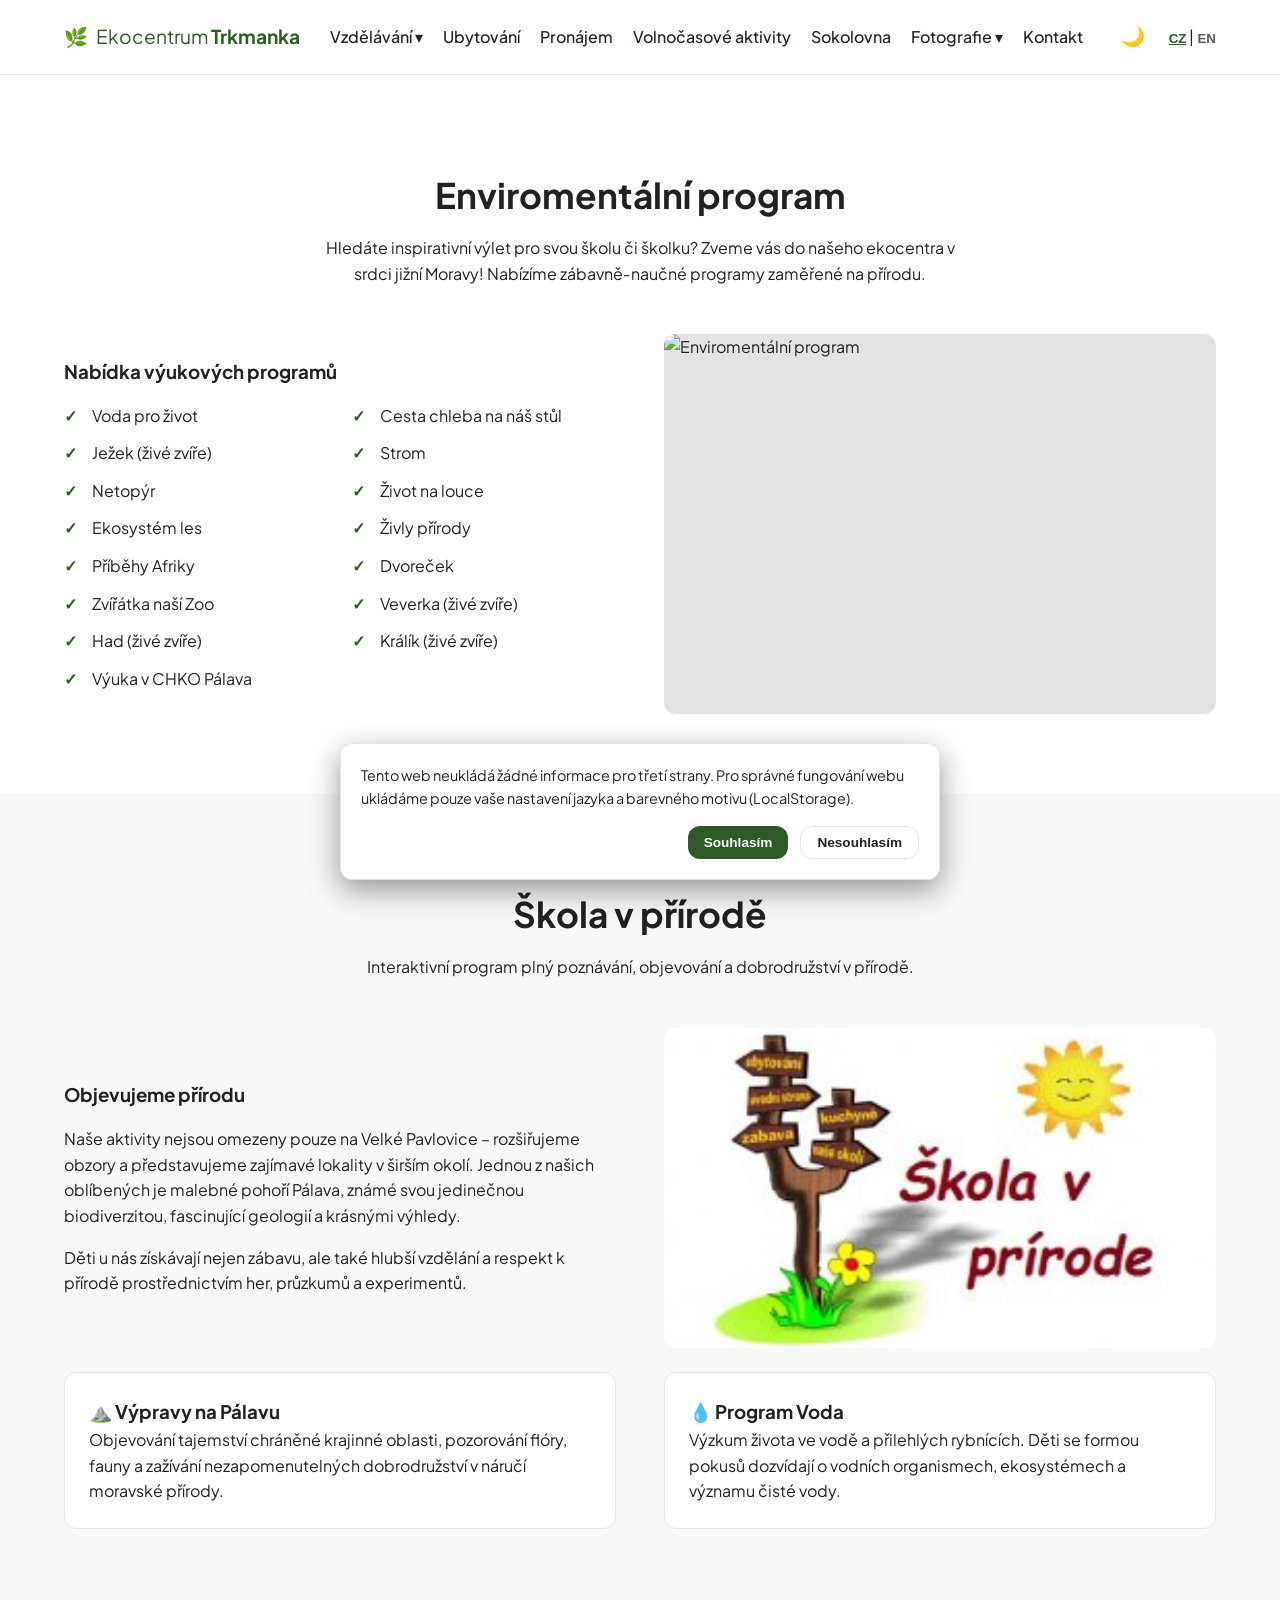
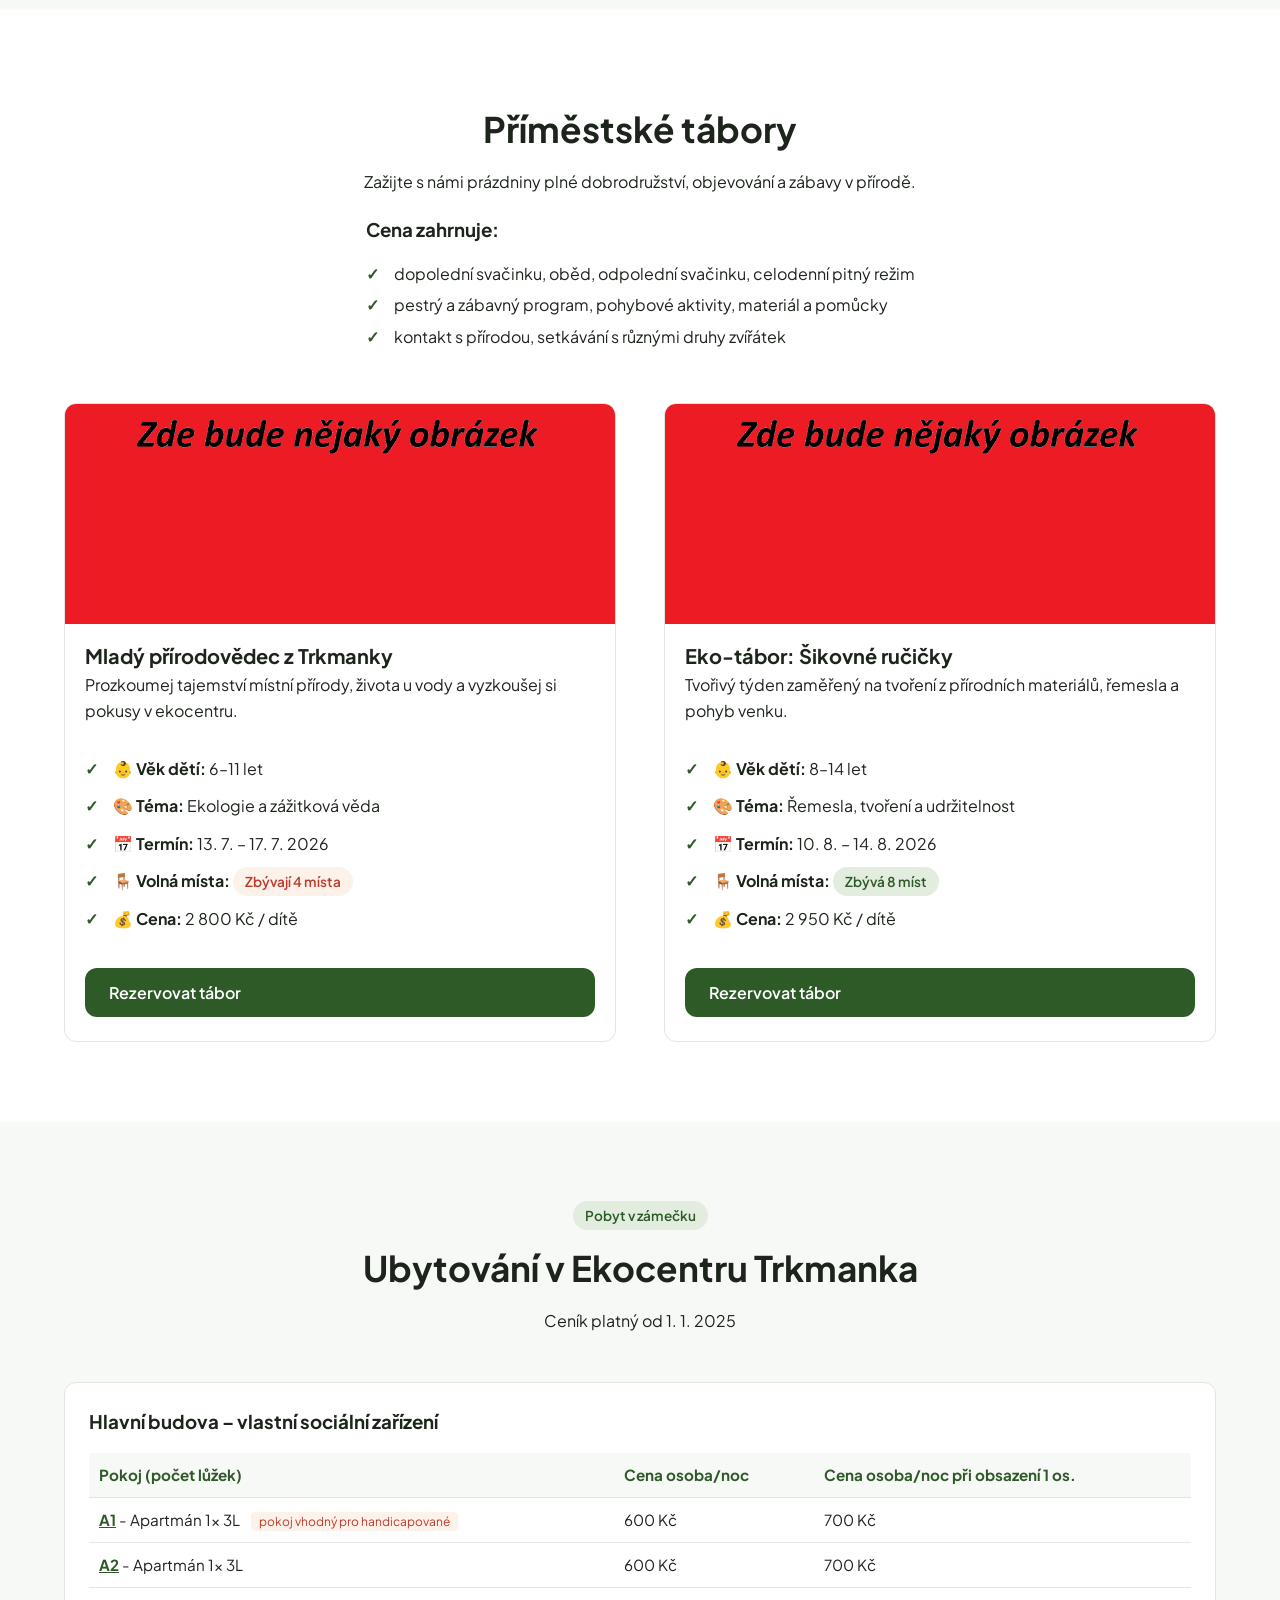
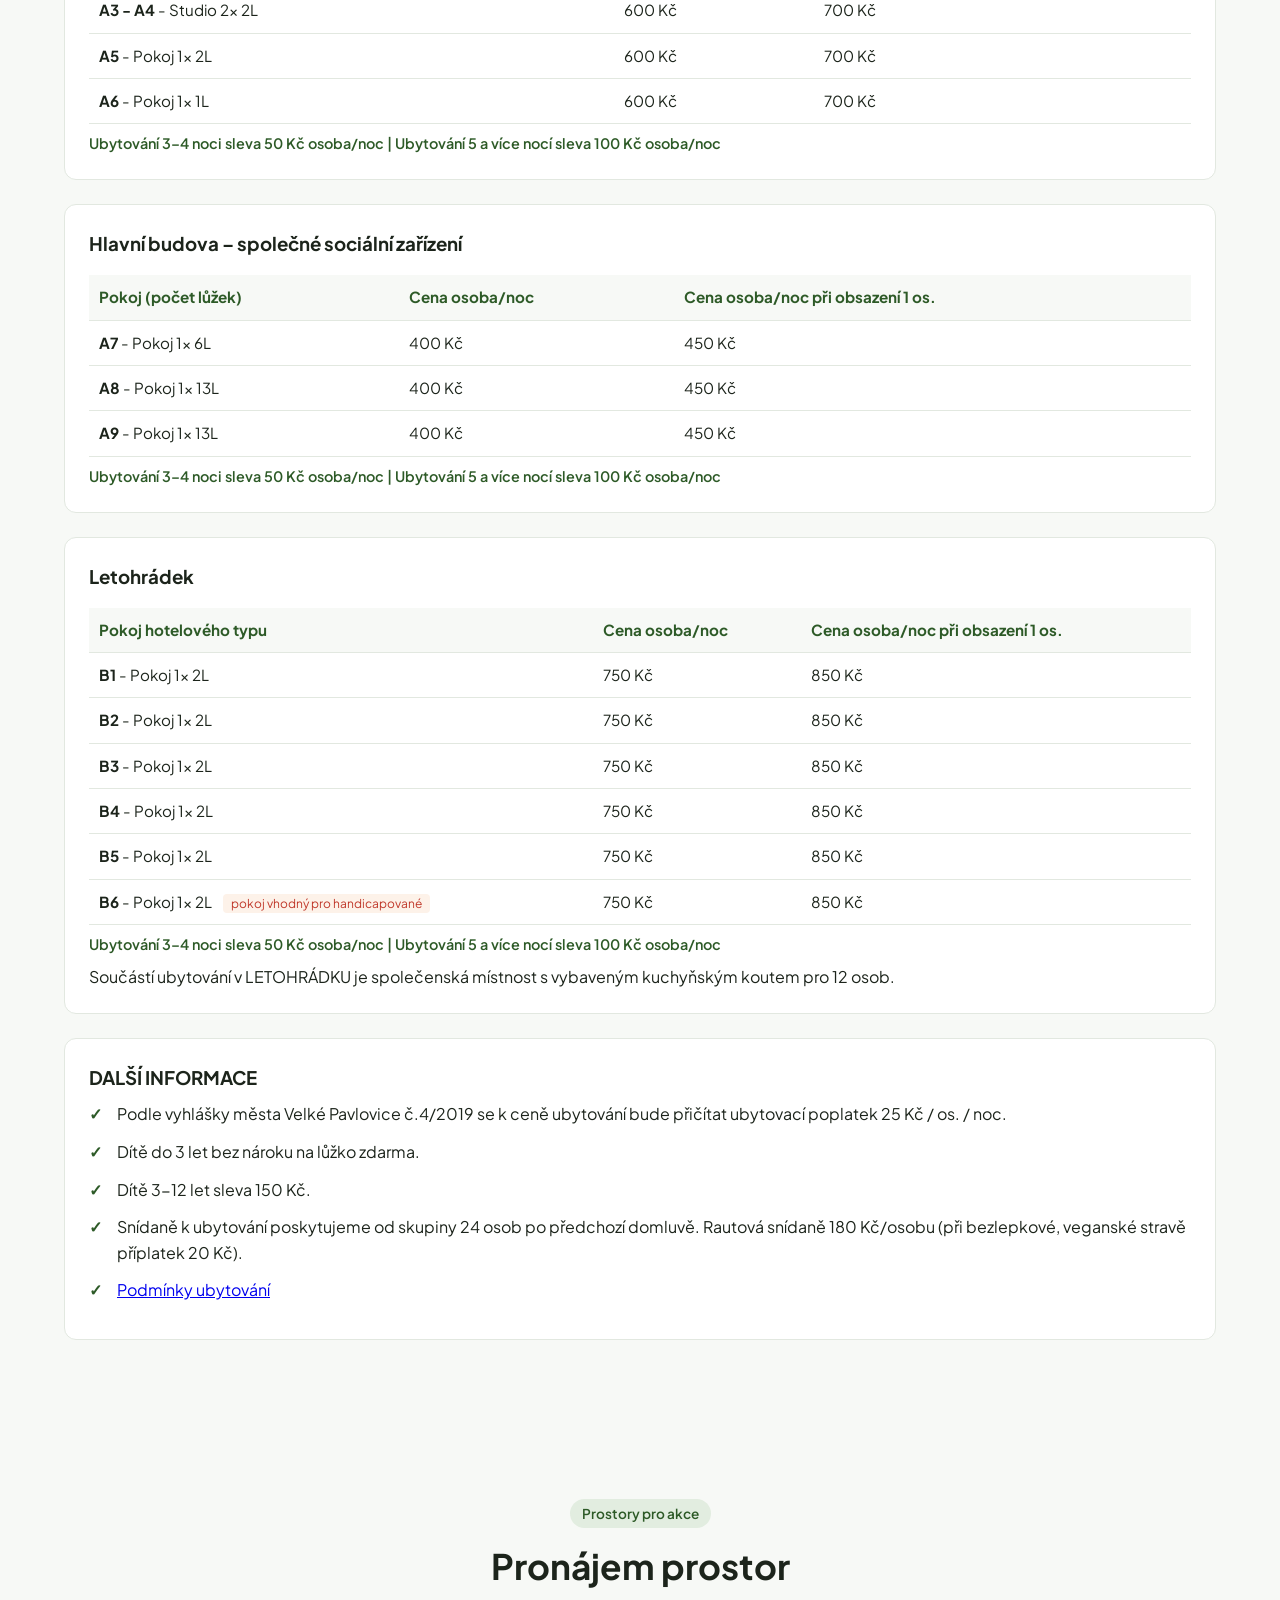
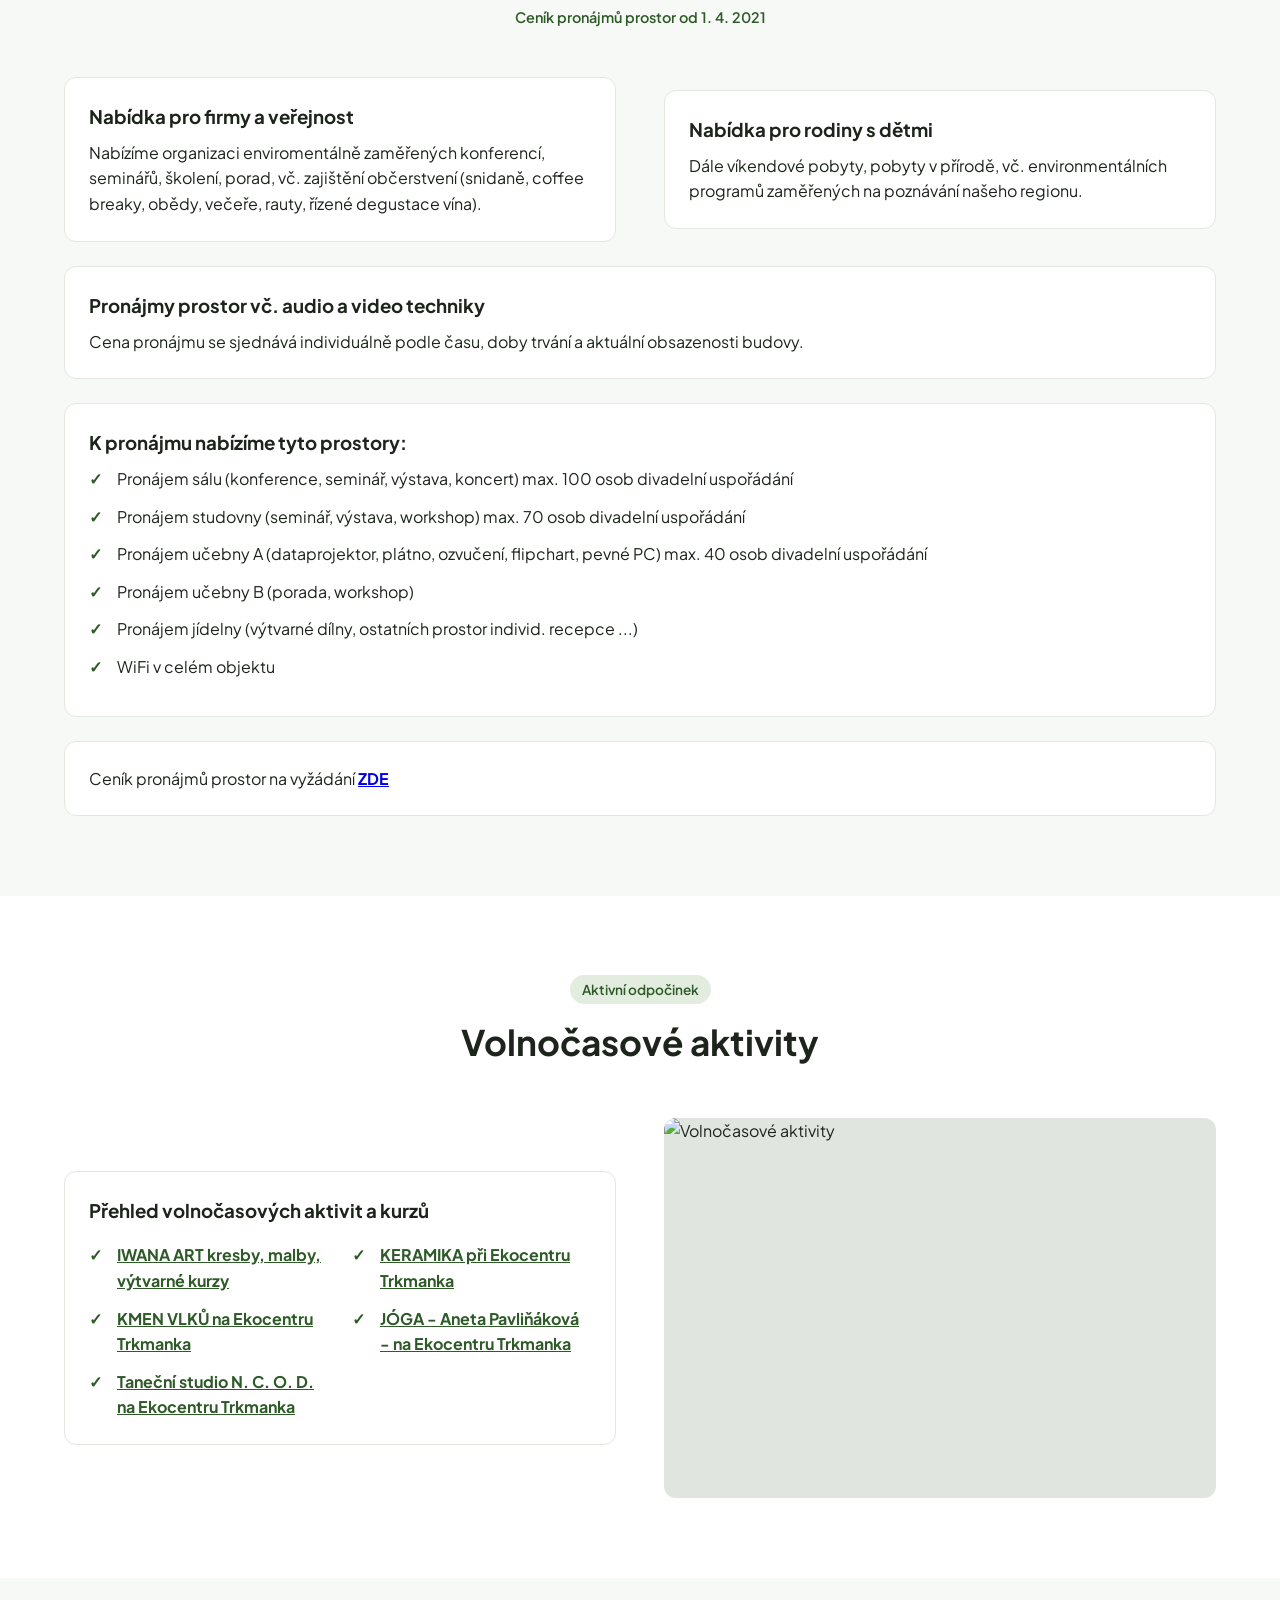
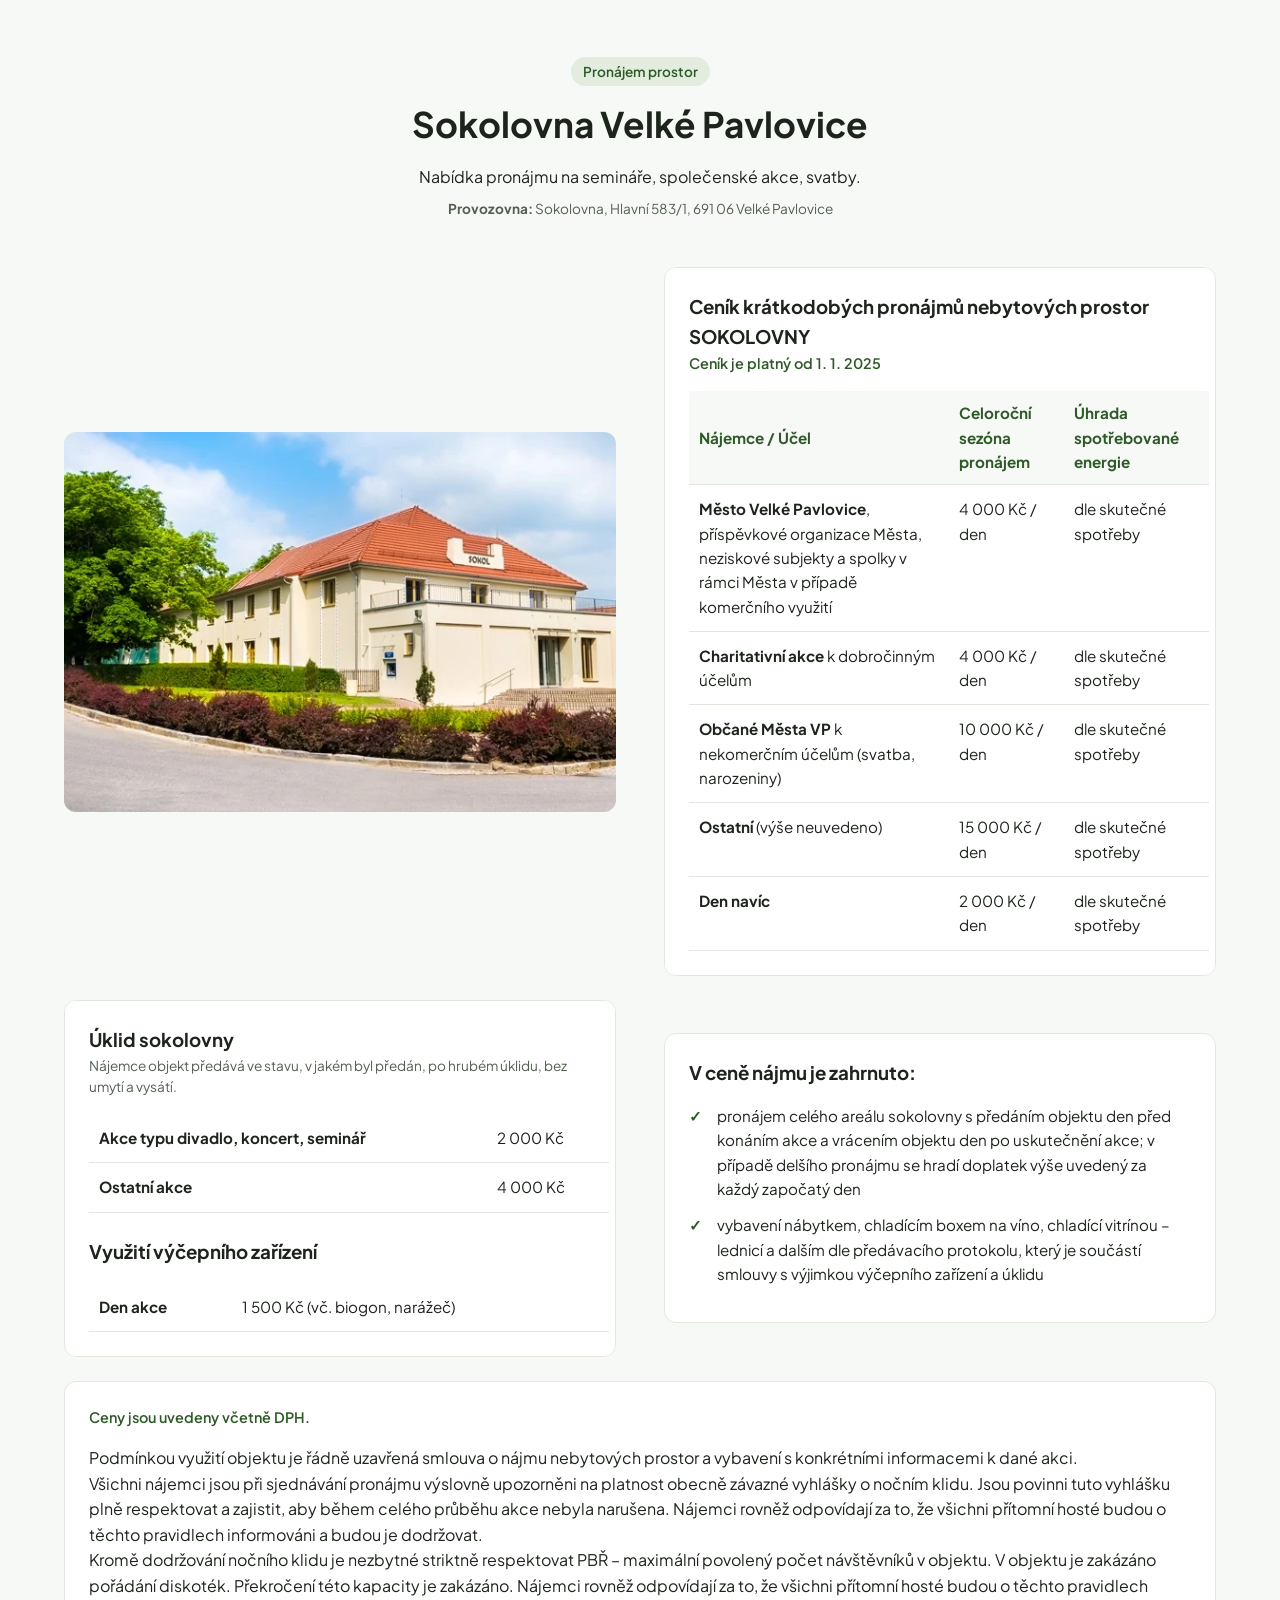
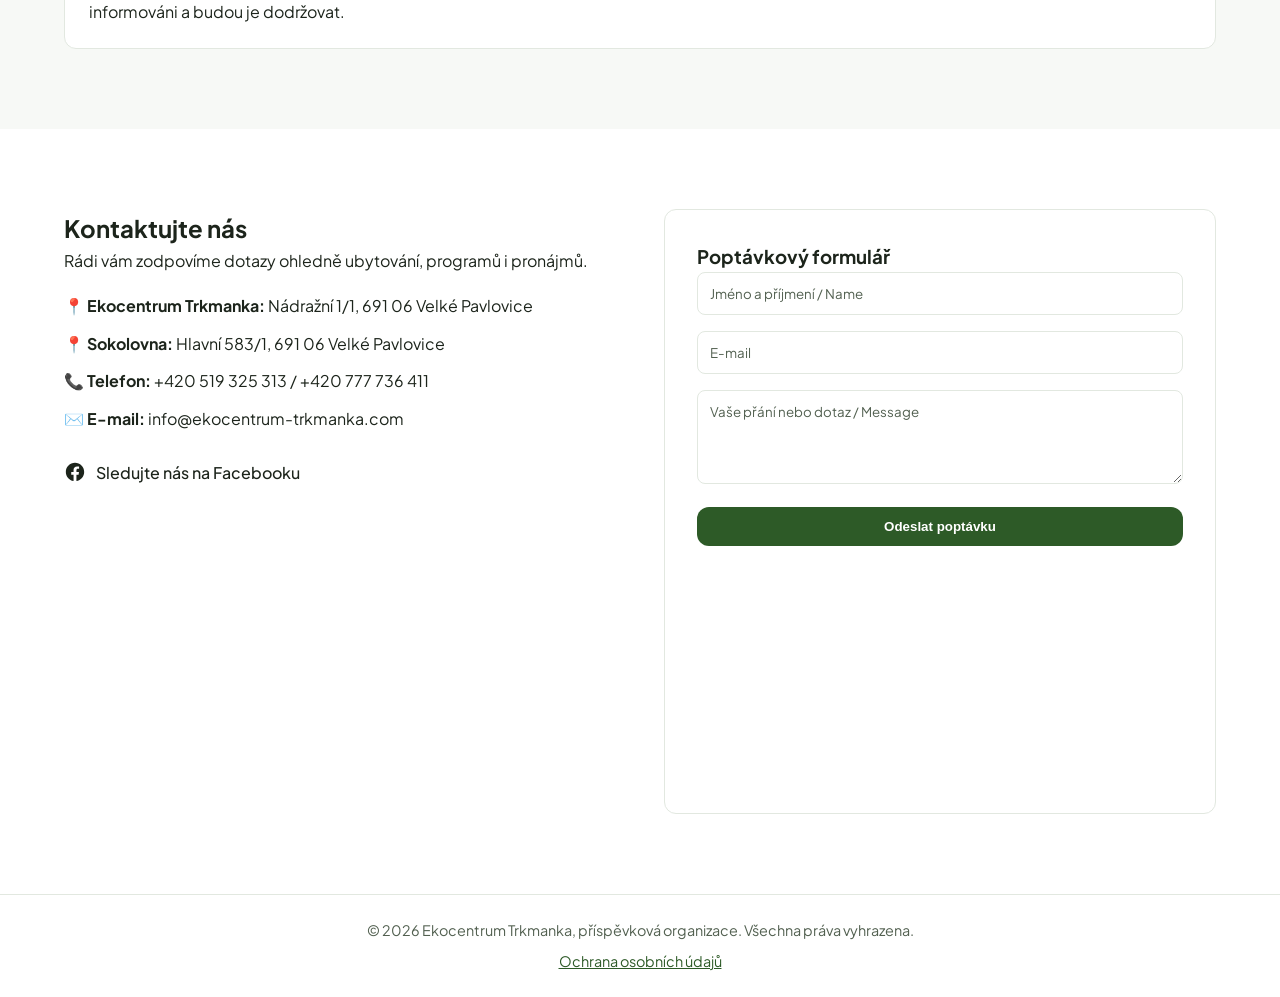
==== commit 5c4a181a: "Změny Agent Host pro agents/responsive-design-fix" ====
--- a/index.html
+++ b/index.html
@@ -2,7 +2,7 @@
 <html lang="cs">
 <head>
     <meta charset="UTF-8">
-    <meta name="viewport" content="width=device-width, initial-scale=1.0">
+    <meta name="viewport" content="width=device-width, initial-scale=1.0, viewport-fit=cover">
     <title>Ekocentrum Trkmanka | Velké Pavlovice</title>
     <link rel="stylesheet" href="style.css">
     <link rel="preconnect" href="https://fonts.googleapis.com">
@@ -55,7 +55,7 @@
                     <span class="divider">|</span>
                     <button id="lang-en" class="lang-btn">EN</button>
                 </div>
-                <button class="menu-toggle" id="menuToggle" aria-label="Menu">
+                <button class="menu-toggle" id="menuToggle" aria-label="Menu" aria-expanded="false">
                     <span></span>
                     <span></span>
                 </button>
@@ -118,7 +118,7 @@
                     </p>
                 </div>
                 <div>
-                    <img src="images/skola_v_prirode.png" alt="Univerzální foto" class="img-placeholter" style="height: 320px;">
+                    <img src="images/skola_v_prirode.png" alt="Univerzální foto" class="img-placeholder responsive-image">
                 </div>
             </div>
 
@@ -641,7 +641,7 @@
                 </ul>
 
                 <div class="map-container mt-4">
-                   <iframe src="https://www.google.com/maps/embed?pb=!1m18!1m12!1m3!1d2623.0167680709797!2d16.8191667!3d48.89601759999999!2m3!1f0!2f0!3f0!3m2!1i1024!2i768!4f13.1!3m3!1m2!1s0x4712d1181593885d%3A0x982dc4bf58cd5979!2zTsOhZHJhxb5uw60gMS8xLCA2OTEgMDYgVmVsa8OpIFBhdmxvdmljZQ!5e0!3m2!1scs!2scz!4v1790163943823!5m2!1scs!2scz" width="450" height="300" style="border:0;" allowfullscreen="" loading="lazy" referrerpolicy="strict-origin-when-cross-origin"></iframe>
+                   <iframe class="map-frame" src="https://www.google.com/maps/embed?pb=!1m18!1m12!1m3!1d2623.0167680709797!2d16.8191667!3d48.89601759999999!2m3!1f0!2f0!3f0!3m2!1i1024!2i768!4f13.1!3m3!1m2!1s0x4712d1181593885d%3A0x982dc4bf58cd5979!2zTsOhZHJhxb5uw60gMS8xLCA2OTEgMDYgVmVsa8OpIFBhdmxvdmljZQ!5e0!3m2!1scs!2scz!4v1790163943823!5m2!1scs!2scz" allowfullscreen="" loading="lazy" referrerpolicy="strict-origin-when-cross-origin"></iframe>
                 </div>
 
             </div>
--- a/style.css
+++ b/style.css
@@ -570,9 +570,225 @@
     background: var(--bg-light);
 }
 
+.card-img-wrapper-tall {
+    height: 280px;
+}
+
 .card-img {
     width: 100%;
     height: 100%;
     object-fit: cover; /* Obrázek se roztáhne a ořízne, aniž by se zkreslil */
     display: block;
+}
+
+.responsive-image {
+    height: 320px;
+}
+
+.map-frame {
+    width: 100%;
+    height: 300px;
+    border: 0;
+}
+
+/* Responzivní základy */
+img,
+iframe {
+    max-width: 100%;
+}
+
+iframe {
+    display: block;
+}
+
+.nav-container {
+    position: relative;
+}
+
+.price-box {
+    min-width: 0;
+    overflow-x: auto;
+}
+
+.card-content,
+.grid-2 > *,
+.grid-3 > *,
+.contact-grid > * {
+    min-width: 0;
+}
+
+.card-content {
+    overflow-x: auto;
+}
+
+.price-table {
+    min-width: 520px;
+}
+
+.section-header h1,
+.section-header h2 {
+    overflow-wrap: anywhere;
+}
+
+@media (max-width: 1000px) {
+    .nav-menu:not(.menu-open) {
+        display: none !important;
+    }
+
+    .menu-toggle {
+        display: flex !important;
+    }
+
+    .nav-menu.menu-open {
+        display: flex !important;
+        position: absolute;
+        top: calc(100% + 1px);
+        left: 0;
+        width: 100%;
+        max-height: calc(100vh - 80px);
+        overflow-y: auto;
+        flex-direction: column;
+        align-items: stretch;
+        gap: 4px;
+        padding: 16px 24px 20px;
+        background: var(--white);
+        border-bottom: 1px solid var(--border);
+        box-shadow: 0 10px 20px rgba(0, 0, 0, 0.1);
+    }
+
+    .nav-menu.menu-open > a,
+    .nav-menu.menu-open .dropdown-toggle {
+        display: block;
+        padding: 10px 0;
+    }
+
+    .nav-menu.menu-open .dropdown-menu {
+        position: static;
+        min-width: 0;
+        margin: 0 0 4px 12px;
+        padding: 0 0 0 12px;
+        border: 0;
+        box-shadow: none;
+        background: transparent;
+    }
+
+    .nav-menu.menu-open .dropdown.open .dropdown-menu {
+        display: flex;
+    }
+
+    .grid-2,
+    .grid-3,
+    .contact-grid {
+        grid-template-columns: minmax(0, 1fr);
+    }
+}
+
+@media screen and (max-width: 1000px) {
+    body {
+        overflow-x: hidden;
+    }
+}
+
+@media (max-width: 700px) {
+    .container {
+        padding-left: 16px;
+        padding-right: 16px;
+    }
+
+    .navbar {
+        padding: 12px 0;
+    }
+
+    .logo-text {
+        font-size: 1rem;
+    }
+
+    .nav-actions {
+        gap: 8px;
+    }
+
+    .section {
+        padding: 48px 0;
+    }
+
+    .section-header {
+        margin-bottom: 32px;
+    }
+
+    .section-header h2 {
+        font-size: 1.75rem;
+    }
+
+    .card-content,
+    .price-box,
+    .contact-box {
+        padding: 20px;
+    }
+
+    .check-list-2col {
+        grid-template-columns: 1fr;
+    }
+
+    .main-image-container {
+        height: min(60vh, 360px);
+    }
+
+    .responsive-image {
+        height: min(55vw, 320px);
+    }
+
+    .card-img-wrapper-tall {
+        height: min(55vw, 280px);
+    }
+
+    .map-frame {
+        height: 260px;
+    }
+
+    .modal {
+        padding: 12px;
+    }
+
+    .modal-content {
+        padding: 18px;
+    }
+
+    .close-modal {
+        top: 8px;
+        right: 14px;
+    }
+
+    .cookie-banner {
+        left: 12px;
+        right: 12px;
+        bottom: 12px;
+        padding: 16px;
+    }
+
+    .cookie-buttons {
+        flex-direction: column;
+    }
+
+    .cookie-buttons .btn {
+        width: 100%;
+    }
+}
+
+@media (max-width: 420px) {
+    .brand-logo {
+        gap: 4px;
+    }
+
+    .logo-icon {
+        display: none;
+    }
+
+    .lang-switch {
+        font-size: 0.9rem;
+    }
+
+    .theme-toggle-btn {
+        padding-left: 4px;
+        padding-right: 4px;
+    }
 }
